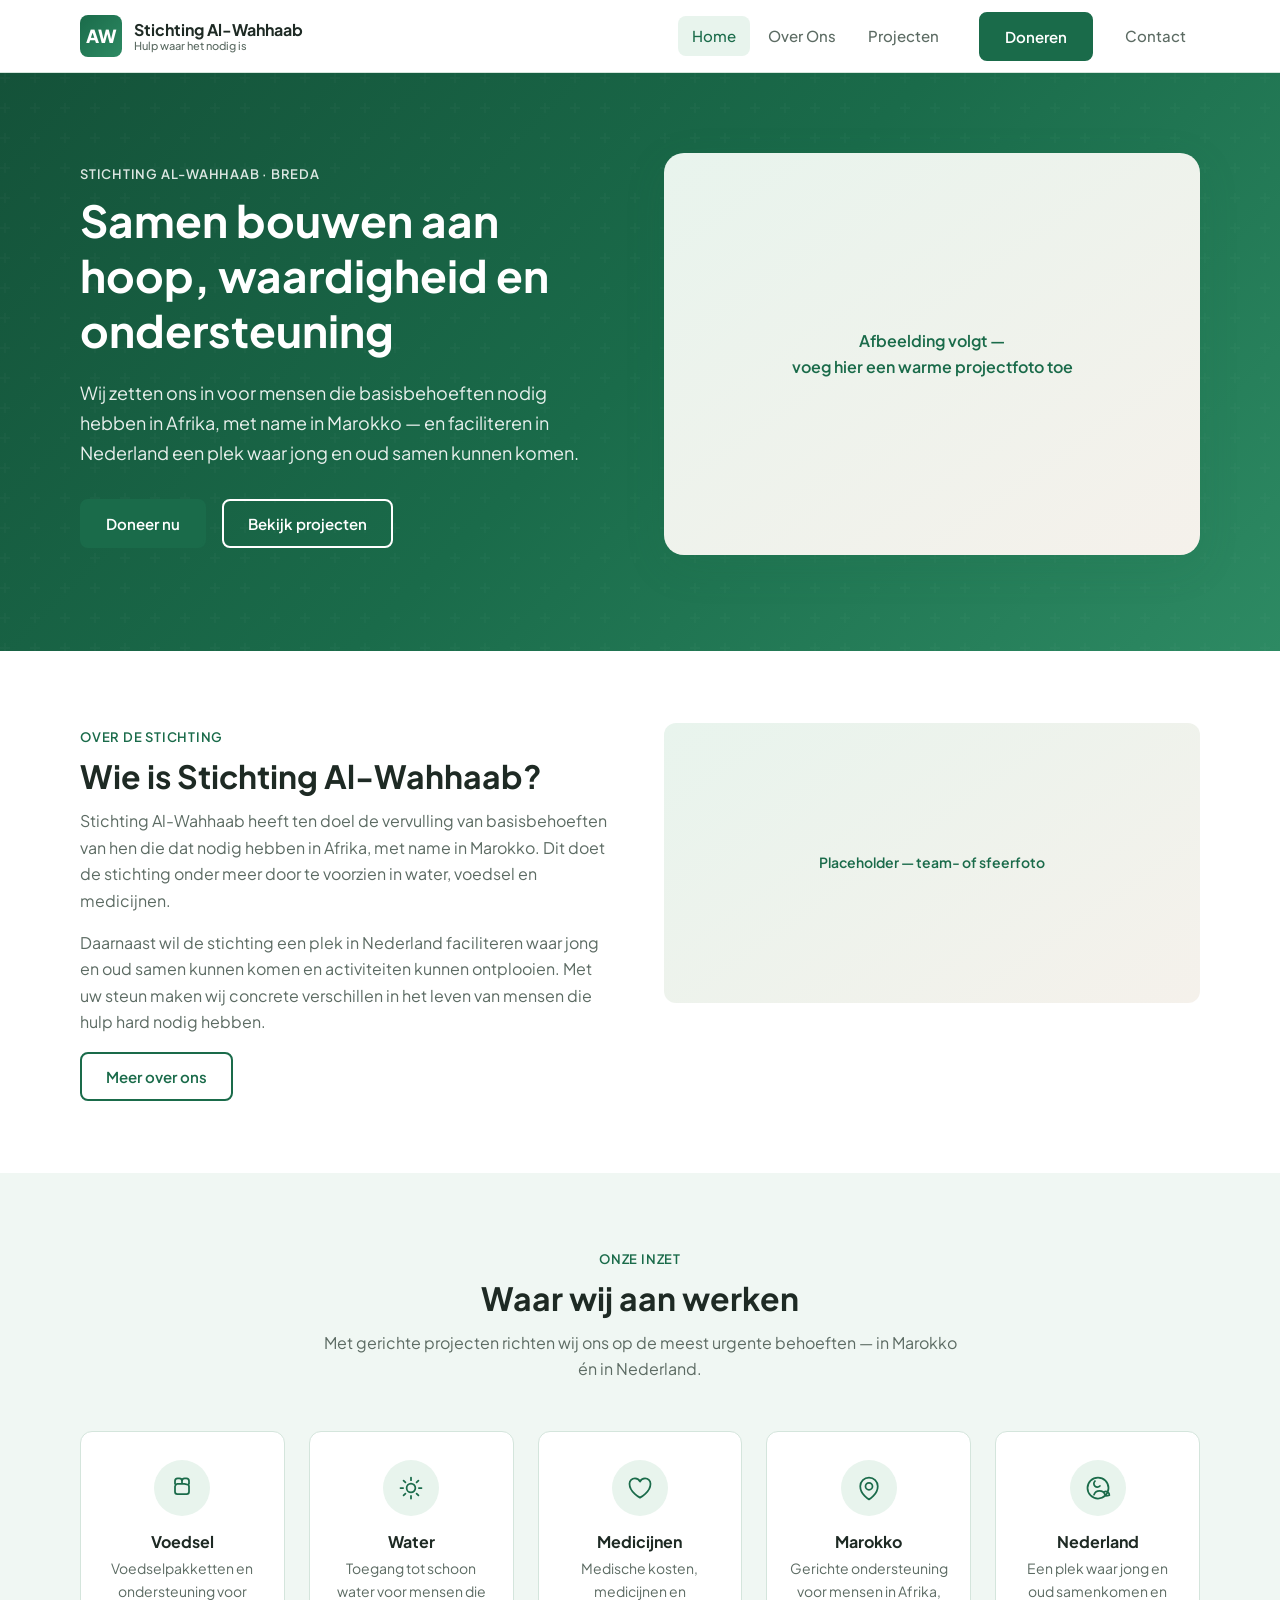
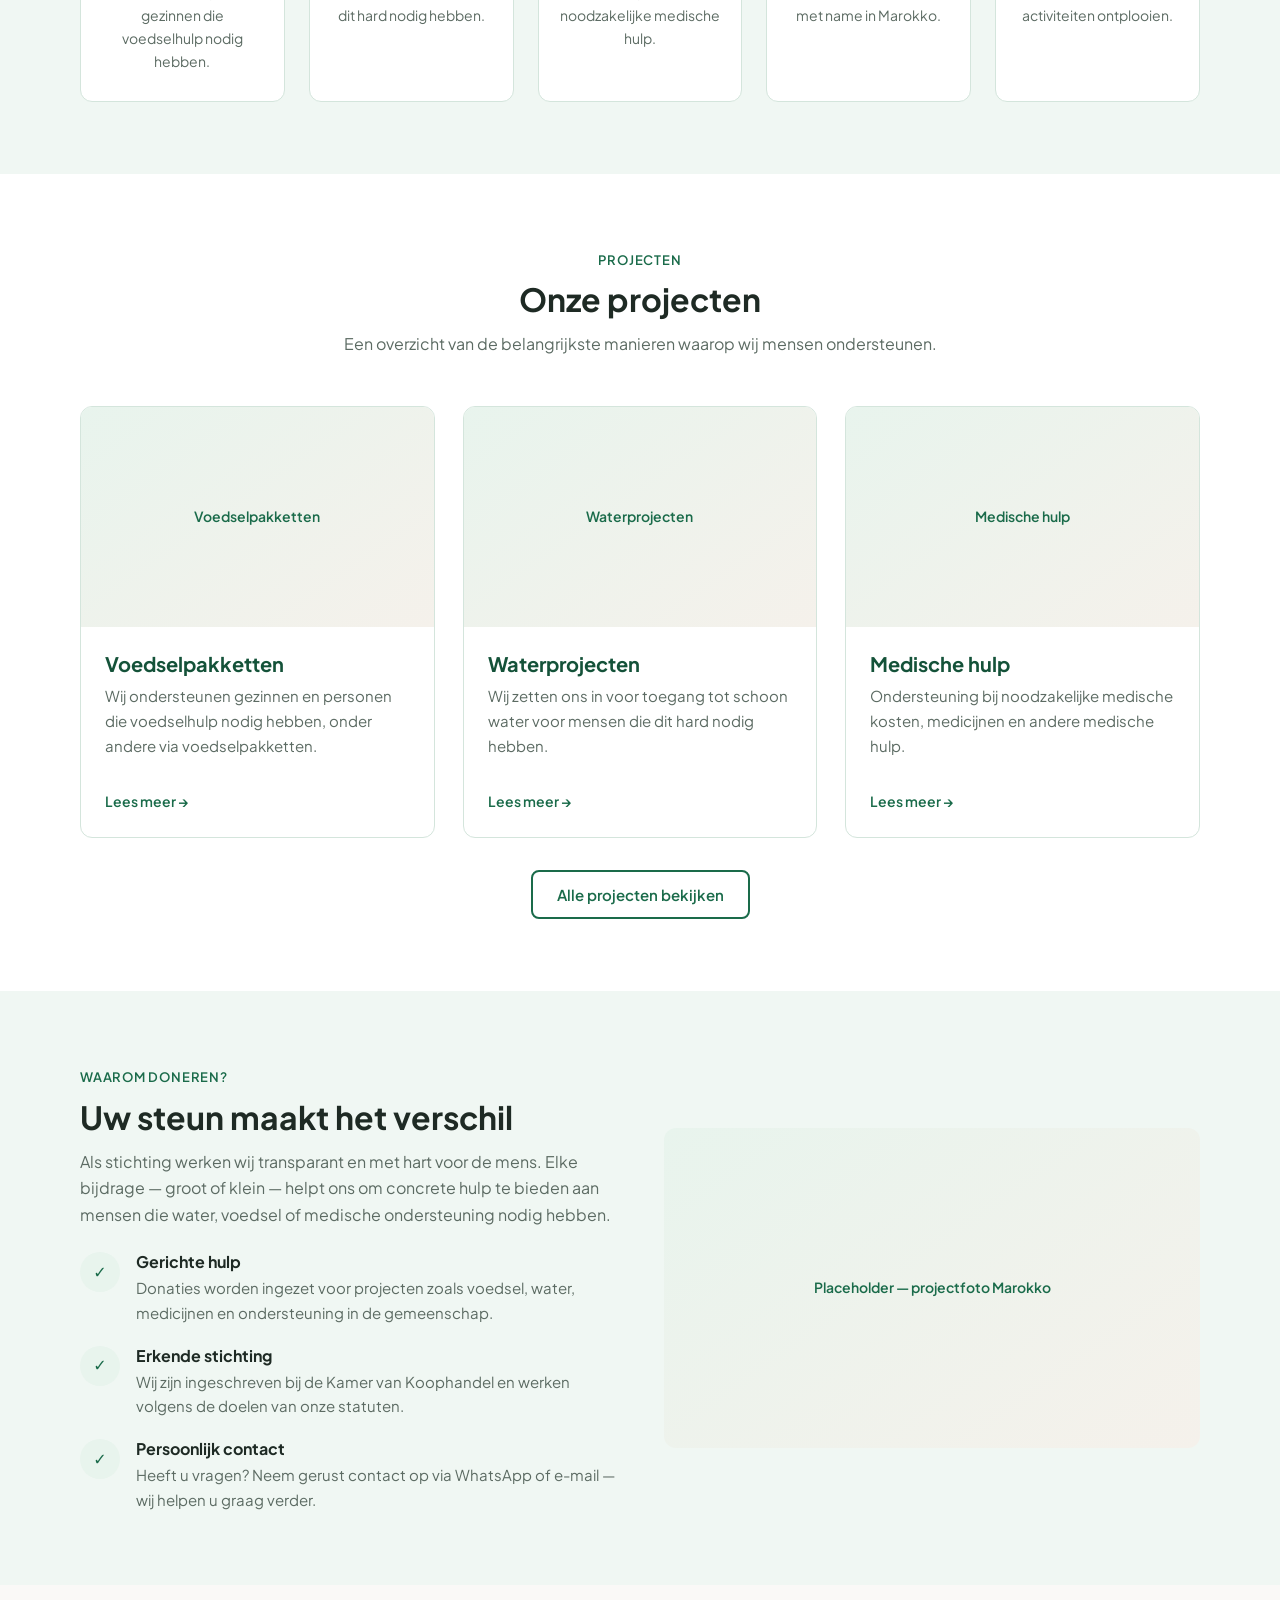
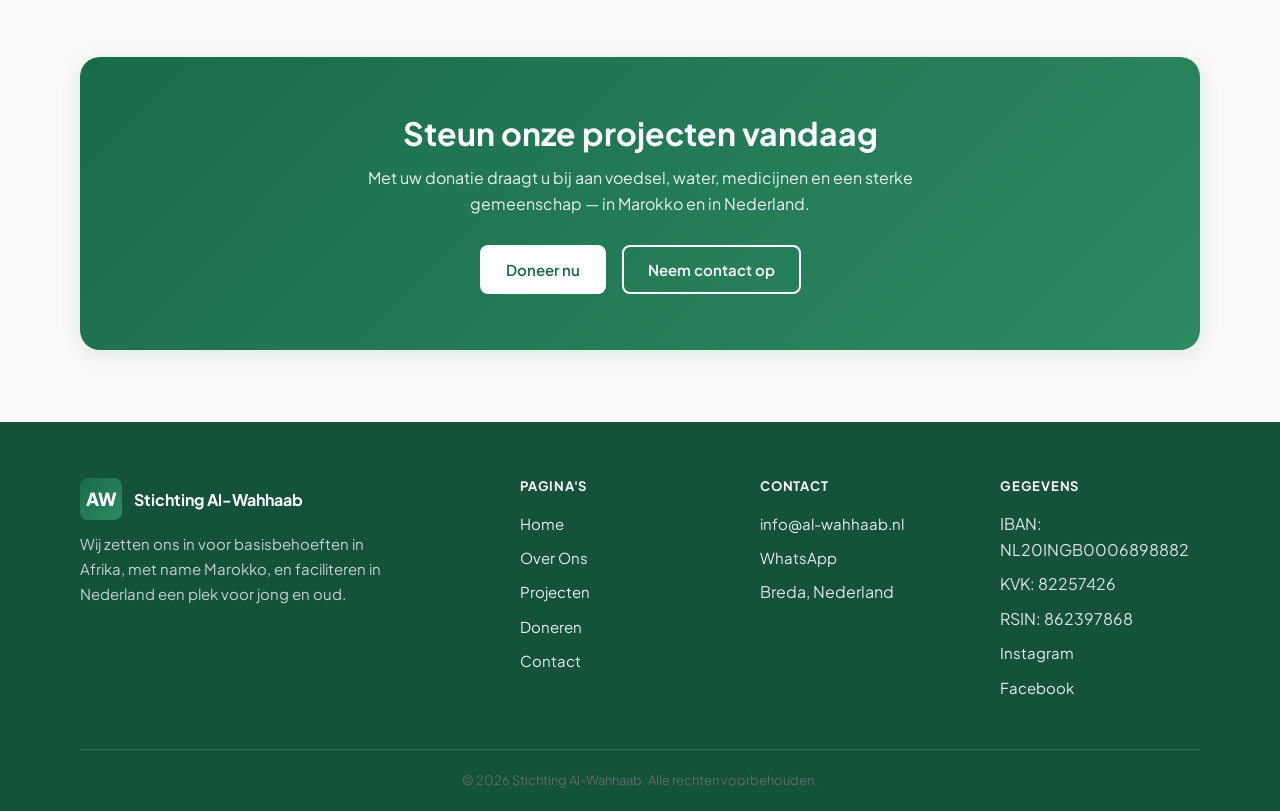
==== index.html @ e6965c7b "Eerste versie website Stichting Al-Wahhaab" ====
<!DOCTYPE html>
<html lang="nl">
<head>
  <meta charset="UTF-8">
  <meta name="viewport" content="width=device-width, initial-scale=1.0">
  <meta name="description" content="Stichting Al-Wahhaab zet zich in voor basisbehoeften in Afrika, met name Marokko: water, voedsel en medicijnen. Vanuit Breda helpen wij mensen die dat nodig hebben.">
  <title>Home | Stichting Al-Wahhaab</title>
  <link rel="preconnect" href="https://fonts.googleapis.com">
  <link rel="preconnect" href="https://fonts.gstatic.com" crossorigin>
  <link href="https://fonts.googleapis.com/css2?family=Plus+Jakarta+Sans:wght@400;500;600;700&display=swap" rel="stylesheet">
  <link rel="stylesheet" href="css/style.css">
</head>
<body>
  <header class="site-header">
    <div class="site-header__inner">
      <a href="index.html" class="logo" aria-label="Stichting Al-Wahhaab — naar home">
        <span class="logo__icon" aria-hidden="true">AW</span>
        <span class="logo__text">
          <span class="logo__name">Stichting Al-Wahhaab</span>
          <span class="logo__tagline">Hulp waar het nodig is</span>
        </span>
      </a>
      <button class="nav-toggle" type="button" aria-label="Menu openen" aria-expanded="false" aria-controls="main-nav">
        <span class="nav-toggle__bar"></span>
        <span class="nav-toggle__bar"></span>
        <span class="nav-toggle__bar"></span>
      </button>
      <nav class="nav" id="main-nav" aria-label="Hoofdnavigatie">
        <a href="index.html" class="nav__link nav__link--active">Home</a>
        <a href="over-ons.html" class="nav__link">Over Ons</a>
        <a href="projecten.html" class="nav__link">Projecten</a>
        <a href="doneren.html" class="nav__link nav__cta"><span class="btn btn--primary">Doneren</span></a>
        <a href="contact.html" class="nav__link">Contact</a>
      </nav>
    </div>
  </header>

  <main>
    <section class="hero" aria-labelledby="hero-title">
      <div class="hero__inner">
        <div class="hero__content">
          <p class="section-label" style="color: rgba(255,255,255,0.85);">Stichting Al-Wahhaab · Breda</p>
          <h1 id="hero-title">Samen bouwen aan hoop, waardigheid en ondersteuning</h1>
          <p class="lead">Wij zetten ons in voor mensen die basisbehoeften nodig hebben in Afrika, met name in Marokko — en faciliteren in Nederland een plek waar jong en oud samen kunnen komen.</p>
          <div class="btn-group">
            <a href="doneren.html" class="btn btn--primary">Doneer nu</a>
            <a href="projecten.html" class="btn btn--outline-white">Bekijk projecten</a>
          </div>
        </div>
        <div class="hero__image">
          <div class="placeholder-img placeholder-img--hero" role="img" aria-label="Placeholder: foto van hulpproject of gemeenschap">
            Afbeelding volgt —<br>voeg hier een warme projectfoto toe
          </div>
        </div>
      </div>
    </section>

    <section class="section section--white" aria-labelledby="intro-title">
      <div class="container">
        <div class="content-grid">
          <div>
            <span class="section-label">Over de stichting</span>
            <h2 id="intro-title">Wie is Stichting Al-Wahhaab?</h2>
            <p>Stichting Al-Wahhaab heeft ten doel de vervulling van basisbehoeften van hen die dat nodig hebben in Afrika, met name in Marokko. Dit doet de stichting onder meer door te voorzien in water, voedsel en medicijnen.</p>
            <p>Daarnaast wil de stichting een plek in Nederland faciliteren waar jong en oud samen kunnen komen en activiteiten kunnen ontplooien. Met uw steun maken wij concrete verschillen in het leven van mensen die hulp hard nodig hebben.</p>
            <a href="over-ons.html" class="btn btn--secondary">Meer over ons</a>
          </div>
          <div class="content-grid__image">
            <div class="placeholder-img" style="min-height: 280px; border-radius: 12px;" role="img" aria-label="Placeholder: team of vrijwilligers van de stichting">
              Placeholder — team- of sfeerfoto
            </div>
          </div>
        </div>
      </div>
    </section>

    <section class="section section--alt" aria-labelledby="goals-title">
      <div class="container">
        <div class="section-header">
          <span class="section-label">Onze inzet</span>
          <h2 id="goals-title">Waar wij aan werken</h2>
          <p>Met gerichte projecten richten wij ons op de meest urgente behoeften — in Marokko én in Nederland.</p>
        </div>
        <div class="goals-grid">
          <article class="goal-card">
            <div class="goal-card__icon" aria-hidden="true">
              <svg xmlns="http://www.w3.org/2000/svg" fill="none" viewBox="0 0 24 24" stroke-width="1.5" stroke="currentColor"><path stroke-linecap="round" stroke-linejoin="round" d="M12 8.25v-1.5m0 1.5c-1.355 0-2.697.056-4.024.166C6.845 8.987 6 9.75 6 10.75v4.5c0 1.105.895 2 2 2h8c1.105 0 2-.895 2-2v-4.5c0-1-.845-1.763-1.976-1.834A48.128 48.128 0 0012 8.25zm0 0V6a2.25 2.25 0 00-2.25-2.25H8.25A2.25 2.25 0 006 6v2.25m12 0V6a2.25 2.25 0 00-2.25-2.25h-1.5A2.25 2.25 0 0012 6v2.25"/></svg>
            </div>
            <h3>Voedsel</h3>
            <p>Voedselpakketten en ondersteuning voor gezinnen die voedselhulp nodig hebben.</p>
          </article>
          <article class="goal-card">
            <div class="goal-card__icon" aria-hidden="true">
              <svg xmlns="http://www.w3.org/2000/svg" fill="none" viewBox="0 0 24 24" stroke-width="1.5" stroke="currentColor"><path stroke-linecap="round" stroke-linejoin="round" d="M12 3v2.25m6.364.386l-1.591 1.591M21 12h-2.25m-.386 6.364l-1.591-1.591M12 18.75V21m-4.773-4.227l-1.591 1.591M5.25 12H3m4.227-4.773L5.636 5.636M15.75 12a3.75 3.75 0 11-7.5 0 3.75 3.75 0 017.5 0z"/></svg>
            </div>
            <h3>Water</h3>
            <p>Toegang tot schoon water voor mensen die dit hard nodig hebben.</p>
          </article>
          <article class="goal-card">
            <div class="goal-card__icon" aria-hidden="true">
              <svg xmlns="http://www.w3.org/2000/svg" fill="none" viewBox="0 0 24 24" stroke-width="1.5" stroke="currentColor"><path stroke-linecap="round" stroke-linejoin="round" d="M21 8.25c0-2.485-2.099-4.5-4.688-4.5-1.935 0-3.597 1.126-4.312 2.733-.715-1.607-2.377-2.733-4.313-2.733C5.1 3.75 3 5.765 3 8.25c0 7.22 9 12 9 12s9-4.78 9-12z"/></svg>
            </div>
            <h3>Medicijnen</h3>
            <p>Medische kosten, medicijnen en noodzakelijke medische hulp.</p>
          </article>
          <article class="goal-card">
            <div class="goal-card__icon" aria-hidden="true">
              <svg xmlns="http://www.w3.org/2000/svg" fill="none" viewBox="0 0 24 24" stroke-width="1.5" stroke="currentColor"><path stroke-linecap="round" stroke-linejoin="round" d="M15 10.5a3 3 0 11-6 0 3 3 0 016 0z"/><path stroke-linecap="round" stroke-linejoin="round" d="M19.5 10.5c0 7.142-7.5 11.25-7.5 11.25S4.5 17.642 4.5 10.5a7.5 7.5 0 1115 0z"/></svg>
            </div>
            <h3>Marokko</h3>
            <p>Gerichte ondersteuning voor mensen in Afrika, met name in Marokko.</p>
          </article>
          <article class="goal-card">
            <div class="goal-card__icon" aria-hidden="true">
              <svg xmlns="http://www.w3.org/2000/svg" fill="none" viewBox="0 0 24 24" stroke-width="1.5" stroke="currentColor"><path stroke-linecap="round" stroke-linejoin="round" d="M18 18.72a9.094 9.094 0 003.741-.479 3 3 0 00-4.682-2.72m.94 2.198a5.001 5.001 0 00-9.42 0m5.06-7.44a3 3 0 11-4.24-4.24M12 21a9 9 0 100-18 9 9 0 000 18z"/></svg>
            </div>
            <h3>Nederland</h3>
            <p>Een plek waar jong en oud samenkomen en activiteiten ontplooien.</p>
          </article>
        </div>
      </div>
    </section>

    <section class="section section--white" aria-labelledby="projects-preview-title">
      <div class="container">
        <div class="section-header">
          <span class="section-label">Projecten</span>
          <h2 id="projects-preview-title">Onze projecten</h2>
          <p>Een overzicht van de belangrijkste manieren waarop wij mensen ondersteunen.</p>
        </div>
        <div class="projects-grid">
          <article class="project-card">
            <div class="project-card__image">
              <div class="placeholder-img" role="img" aria-label="Placeholder: voedselpakketten project">Voedselpakketten</div>
            </div>
            <div class="project-card__body">
              <h3>Voedselpakketten</h3>
              <p>Wij ondersteunen gezinnen en personen die voedselhulp nodig hebben, onder andere via voedselpakketten.</p>
              <a href="projecten.html#voedselpakketten" class="project-card__link">Lees meer →</a>
            </div>
          </article>
          <article class="project-card">
            <div class="project-card__image">
              <div class="placeholder-img" role="img" aria-label="Placeholder: waterprojecten">Waterprojecten</div>
            </div>
            <div class="project-card__body">
              <h3>Waterprojecten</h3>
              <p>Wij zetten ons in voor toegang tot schoon water voor mensen die dit hard nodig hebben.</p>
              <a href="projecten.html#waterprojecten" class="project-card__link">Lees meer →</a>
            </div>
          </article>
          <article class="project-card">
            <div class="project-card__image">
              <div class="placeholder-img" role="img" aria-label="Placeholder: medische hulp">Medische hulp</div>
            </div>
            <div class="project-card__body">
              <h3>Medische hulp</h3>
              <p>Ondersteuning bij noodzakelijke medische kosten, medicijnen en andere medische hulp.</p>
              <a href="projecten.html#medische-hulp" class="project-card__link">Lees meer →</a>
            </div>
          </article>
        </div>
        <p class="text-center" style="margin-top: 2rem;">
          <a href="projecten.html" class="btn btn--secondary">Alle projecten bekijken</a>
        </p>
      </div>
    </section>

    <section class="section section--alt" aria-labelledby="trust-title">
      <div class="container">
        <div class="trust-section">
          <div>
            <span class="section-label">Waarom doneren?</span>
            <h2 id="trust-title">Uw steun maakt het verschil</h2>
            <p>Als stichting werken wij transparant en met hart voor de mens. Elke bijdrage — groot of klein — helpt ons om concrete hulp te bieden aan mensen die water, voedsel of medische ondersteuning nodig hebben.</p>
            <div class="trust-list">
              <div class="trust-item">
                <div class="trust-item__icon" aria-hidden="true">✓</div>
                <div>
                  <h4>Gerichte hulp</h4>
                  <p>Donaties worden ingezet voor projecten zoals voedsel, water, medicijnen en ondersteuning in de gemeenschap.</p>
                </div>
              </div>
              <div class="trust-item">
                <div class="trust-item__icon" aria-hidden="true">✓</div>
                <div>
                  <h4>Erkende stichting</h4>
                  <p>Wij zijn ingeschreven bij de Kamer van Koophandel en werken volgens de doelen van onze statuten.</p>
                </div>
              </div>
              <div class="trust-item">
                <div class="trust-item__icon" aria-hidden="true">✓</div>
                <div>
                  <h4>Persoonlijk contact</h4>
                  <p>Heeft u vragen? Neem gerust contact op via WhatsApp of e-mail — wij helpen u graag verder.</p>
                </div>
              </div>
            </div>
          </div>
          <div>
            <div class="placeholder-img" style="min-height: 320px; border-radius: 12px;" role="img" aria-label="Placeholder: hulp ter plaatse in Marokko">
              Placeholder — projectfoto Marokko
            </div>
          </div>
        </div>
      </div>
    </section>

    <section class="section">
      <div class="container">
        <div class="cta-banner">
          <h2>Steun onze projecten vandaag</h2>
          <p>Met uw donatie draagt u bij aan voedsel, water, medicijnen en een sterke gemeenschap — in Marokko en in Nederland.</p>
          <div class="btn-group" style="justify-content: center;">
            <a href="doneren.html" class="btn btn--primary" style="background: white; color: var(--color-primary); border-color: white;">Doneer nu</a>
            <a href="contact.html" class="btn btn--outline-white">Neem contact op</a>
          </div>
        </div>
      </div>
    </section>
  </main>

  <footer class="site-footer">
    <div class="container">
      <div class="footer-grid">
        <div class="footer-brand">
          <a href="index.html" class="logo" style="color: white;">
            <span class="logo__icon" aria-hidden="true">AW</span>
            <span class="logo__text">
              <span class="logo__name" style="color: white;">Stichting Al-Wahhaab</span>
            </span>
          </a>
          <p>Wij zetten ons in voor basisbehoeften in Afrika, met name Marokko, en faciliteren in Nederland een plek voor jong en oud.</p>
        </div>
        <div>
          <h3 class="footer-heading">Pagina's</h3>
          <ul class="footer-links">
            <li><a href="index.html">Home</a></li>
            <li><a href="over-ons.html">Over Ons</a></li>
            <li><a href="projecten.html">Projecten</a></li>
            <li><a href="doneren.html">Doneren</a></li>
            <li><a href="contact.html">Contact</a></li>
          </ul>
        </div>
        <div>
          <h3 class="footer-heading">Contact</h3>
          <ul class="footer-links">
            <li><a href="mailto:info@al-wahhaab.nl">info@al-wahhaab.nl</a></li>
            <li><a href="https://wa.me/31619247052" target="_blank" rel="noopener noreferrer">WhatsApp</a></li>
            <li>Breda, Nederland</li>
          </ul>
        </div>
        <div>
          <h3 class="footer-heading">Gegevens</h3>
          <ul class="footer-links">
            <li>IBAN: NL20INGB0006898882</li>
            <li>KVK: 82257426</li>
            <li>RSIN: 862397868</li>
            <li><a href="https://www.instagram.com/stichting.alwahhaab" target="_blank" rel="noopener noreferrer">Instagram</a></li>
            <li><a href="https://www.facebook.com/share/18pHpDNqFq/" target="_blank" rel="noopener noreferrer">Facebook</a></li>
          </ul>
        </div>
      </div>
      <div class="footer-bottom">
        <p>&copy; <span id="year"></span> Stichting Al-Wahhaab. Alle rechten voorbehouden.</p>
      </div>
    </div>
  </footer>

  <script>document.getElementById("year").textContent = new Date().getFullYear();</script>
  <script src="js/script.js"></script>
</body>
</html>
---- css/style.css ----
/* ==========================================================================
   Stichting Al-Wahhaab — Centraal stylesheet
   ========================================================================== */

:root {
  --color-primary: #1a6b4a;
  --color-primary-dark: #145239;
  --color-primary-light: #2d8a63;
  --color-accent: #e8f4ed;
  --color-bg: #faf9f7;
  --color-bg-alt: #f0f7f3;
  --color-white: #ffffff;
  --color-text: #1e2a24;
  --color-text-muted: #5c6b63;
  --color-border: #d4e5dc;
  --color-beige: #f5f1eb;

  --font-sans: "Plus Jakarta Sans", system-ui, -apple-system, sans-serif;

  --shadow-sm: 0 1px 3px rgba(26, 107, 74, 0.08);
  --shadow-md: 0 4px 20px rgba(26, 107, 74, 0.12);
  --shadow-lg: 0 12px 40px rgba(26, 107, 74, 0.14);

  --radius-sm: 8px;
  --radius-md: 12px;
  --radius-lg: 20px;

  --header-height: 72px;
  --container: min(1120px, 100% - 2rem);
  --transition: 0.2s ease;
}

/* Reset & base */
*,
*::before,
*::after {
  box-sizing: border-box;
  margin: 0;
  padding: 0;
}

html {
  scroll-behavior: smooth;
}

body {
  font-family: var(--font-sans);
  font-size: 1rem;
  line-height: 1.65;
  color: var(--color-text);
  background-color: var(--color-bg);
  -webkit-font-smoothing: antialiased;
}

img {
  max-width: 100%;
  height: auto;
  display: block;
}

a {
  color: var(--color-primary);
  text-decoration: none;
  transition: color var(--transition);
}

a:hover {
  color: var(--color-primary-dark);
}

ul {
  list-style: none;
}

/* Typography */
h1,
h2,
h3,
h4 {
  line-height: 1.25;
  font-weight: 700;
  color: var(--color-text);
}

h1 {
  font-size: clamp(2rem, 5vw, 2.75rem);
}

h2 {
  font-size: clamp(1.5rem, 3.5vw, 2rem);
  margin-bottom: 0.75rem;
}

h3 {
  font-size: 1.25rem;
  margin-bottom: 0.5rem;
}

p {
  margin-bottom: 1rem;
  color: var(--color-text-muted);
}

p:last-child {
  margin-bottom: 0;
}

.lead {
  font-size: 1.125rem;
  color: var(--color-text-muted);
}

.section-label {
  display: inline-block;
  font-size: 0.8125rem;
  font-weight: 600;
  text-transform: uppercase;
  letter-spacing: 0.06em;
  color: var(--color-primary);
  margin-bottom: 0.5rem;
}

/* Layout */
.container {
  width: var(--container);
  margin-inline: auto;
}

.section {
  padding: 4.5rem 0;
}

.section--alt {
  background-color: var(--color-bg-alt);
}

.section--white {
  background-color: var(--color-white);
}

.section-header {
  text-align: center;
  max-width: 640px;
  margin: 0 auto 3rem;
}

.section-header p {
  margin-top: 0.5rem;
}

/* Buttons */
.btn {
  display: inline-flex;
  align-items: center;
  justify-content: center;
  gap: 0.5rem;
  padding: 0.75rem 1.5rem;
  font-family: inherit;
  font-size: 0.9375rem;
  font-weight: 600;
  line-height: 1.4;
  border-radius: var(--radius-sm);
  border: 2px solid transparent;
  cursor: pointer;
  transition: background var(--transition), color var(--transition),
    border-color var(--transition), transform var(--transition);
  text-decoration: none;
}

.btn:hover {
  transform: translateY(-1px);
}

.btn--primary {
  background-color: var(--color-primary);
  color: var(--color-white);
  border-color: var(--color-primary);
}

.btn--primary:hover {
  background-color: var(--color-primary-dark);
  border-color: var(--color-primary-dark);
  color: var(--color-white);
}

.btn--secondary {
  background-color: var(--color-white);
  color: var(--color-primary);
  border-color: var(--color-primary);
}

.btn--secondary:hover {
  background-color: var(--color-accent);
  color: var(--color-primary-dark);
}

.btn--outline-white {
  background-color: transparent;
  color: var(--color-white);
  border-color: var(--color-white);
}

.btn--outline-white:hover {
  background-color: var(--color-white);
  color: var(--color-primary);
}

.btn--whatsapp {
  background-color: #25d366;
  color: var(--color-white);
  border-color: #25d366;
}

.btn--whatsapp:hover {
  background-color: #1da851;
  border-color: #1da851;
  color: var(--color-white);
}

.btn-group {
  display: flex;
  flex-wrap: wrap;
  gap: 1rem;
}

/* Header */
.site-header {
  position: sticky;
  top: 0;
  z-index: 100;
  background-color: var(--color-white);
  border-bottom: 1px solid var(--color-border);
  box-shadow: var(--shadow-sm);
}

.site-header__inner {
  display: flex;
  align-items: center;
  justify-content: space-between;
  height: var(--header-height);
  width: var(--container);
  margin-inline: auto;
}

.logo {
  display: flex;
  align-items: center;
  gap: 0.75rem;
  text-decoration: none;
  color: var(--color-text);
}

.logo__icon {
  width: 42px;
  height: 42px;
  background: linear-gradient(135deg, var(--color-primary), var(--color-primary-light));
  border-radius: var(--radius-sm);
  display: flex;
  align-items: center;
  justify-content: center;
  color: var(--color-white);
  font-weight: 800;
  font-size: 1.125rem;
}

.logo__text {
  display: flex;
  flex-direction: column;
  line-height: 1.2;
}

.logo__name {
  font-weight: 700;
  font-size: 1rem;
  color: var(--color-text);
}

.logo__tagline {
  font-size: 0.6875rem;
  color: var(--color-text-muted);
  font-weight: 500;
}

/* Navigation */
.nav {
  display: flex;
  align-items: center;
  gap: 0.25rem;
}

.nav__link {
  padding: 0.5rem 0.875rem;
  font-size: 0.9375rem;
  font-weight: 500;
  color: var(--color-text-muted);
  border-radius: var(--radius-sm);
  text-decoration: none;
  transition: color var(--transition), background var(--transition);
}

.nav__link:hover,
.nav__link--active {
  color: var(--color-primary);
  background-color: var(--color-accent);
}

.nav__cta {
  margin-left: 0.5rem;
}

.nav-toggle {
  display: none;
  flex-direction: column;
  justify-content: center;
  gap: 5px;
  width: 44px;
  height: 44px;
  padding: 10px;
  background: none;
  border: none;
  cursor: pointer;
  border-radius: var(--radius-sm);
}

.nav-toggle:hover {
  background-color: var(--color-accent);
}

.nav-toggle__bar {
  display: block;
  width: 100%;
  height: 2px;
  background-color: var(--color-text);
  border-radius: 2px;
  transition: transform var(--transition), opacity var(--transition);
}

.nav-toggle[aria-expanded="true"] .nav-toggle__bar:nth-child(1) {
  transform: translateY(7px) rotate(45deg);
}

.nav-toggle[aria-expanded="true"] .nav-toggle__bar:nth-child(2) {
  opacity: 0;
}

.nav-toggle[aria-expanded="true"] .nav-toggle__bar:nth-child(3) {
  transform: translateY(-7px) rotate(-45deg);
}

/* Hero */
.hero {
  position: relative;
  background: linear-gradient(
    135deg,
    var(--color-primary-dark) 0%,
    var(--color-primary) 50%,
    var(--color-primary-light) 100%
  );
  color: var(--color-white);
  padding: 5rem 0 6rem;
  overflow: hidden;
}

.hero::before {
  content: "";
  position: absolute;
  inset: 0;
  background: url("data:image/svg+xml,%3Csvg width='60' height='60' viewBox='0 0 60 60' xmlns='http://www.w3.org/2000/svg'%3E%3Cg fill='none' fill-rule='evenodd'%3E%3Cg fill='%23ffffff' fill-opacity='0.04'%3E%3Cpath d='M36 34v-4h-2v4h-4v2h4v4h2v-4h4v-2h-4zm0-30V0h-2v4h-4v2h4v4h2V6h4V4h-4zM6 34v-4H4v4H0v2h4v4h2v-4h4v-2H6zM6 4V0H4v4H0v2h4v4h2V6h4V4H6z'/%3E%3C/g%3E%3C/g%3E%3C/svg%3E");
  opacity: 0.5;
}

.hero__inner {
  position: relative;
  display: grid;
  grid-template-columns: 1fr 1fr;
  gap: 3rem;
  align-items: center;
  width: var(--container);
  margin-inline: auto;
}

.hero__content h1 {
  color: var(--color-white);
  margin-bottom: 1.25rem;
}

.hero__content .lead {
  color: rgba(255, 255, 255, 0.9);
  margin-bottom: 2rem;
  max-width: 520px;
}

.hero__image {
  border-radius: var(--radius-lg);
  overflow: hidden;
  box-shadow: var(--shadow-lg);
  aspect-ratio: 4 / 3;
  background-color: rgba(255, 255, 255, 0.1);
}

.hero__image img,
.hero__image .placeholder-img {
  width: 100%;
  height: 100%;
  object-fit: cover;
}

.hero--compact {
  padding: 3.5rem 0 4rem;
}

.hero--compact .hero__inner {
  grid-template-columns: 1fr;
  text-align: center;
}

.hero--compact .hero__content .lead {
  margin-inline: auto;
}

.hero--compact .btn-group {
  justify-content: center;
}

/* Page hero (subpages) */
.page-hero {
  background: linear-gradient(135deg, var(--color-primary-dark), var(--color-primary));
  color: var(--color-white);
  padding: 3rem 0;
  text-align: center;
}

.page-hero h1 {
  color: var(--color-white);
  margin-bottom: 0.75rem;
}

.page-hero p {
  color: rgba(255, 255, 255, 0.88);
  max-width: 600px;
  margin: 0 auto;
}

/* Goals grid */
.goals-grid {
  display: grid;
  grid-template-columns: repeat(auto-fit, minmax(180px, 1fr));
  gap: 1.5rem;
}

.goal-card {
  text-align: center;
  padding: 1.75rem 1.25rem;
  background: var(--color-white);
  border-radius: var(--radius-md);
  border: 1px solid var(--color-border);
  transition: box-shadow var(--transition), transform var(--transition);
}

.goal-card:hover {
  box-shadow: var(--shadow-md);
  transform: translateY(-2px);
}

.goal-card__icon {
  width: 56px;
  height: 56px;
  margin: 0 auto 1rem;
  background-color: var(--color-accent);
  border-radius: 50%;
  display: flex;
  align-items: center;
  justify-content: center;
  color: var(--color-primary);
}

.goal-card__icon svg {
  width: 28px;
  height: 28px;
}

.goal-card h3 {
  font-size: 1rem;
  margin-bottom: 0.35rem;
}

.goal-card p {
  font-size: 0.875rem;
  margin: 0;
}

/* Project cards */
.projects-grid {
  display: grid;
  grid-template-columns: repeat(auto-fill, minmax(300px, 1fr));
  gap: 1.75rem;
}

.project-card {
  background: var(--color-white);
  border-radius: var(--radius-md);
  border: 1px solid var(--color-border);
  overflow: hidden;
  display: flex;
  flex-direction: column;
  transition: box-shadow var(--transition), transform var(--transition);
}

.project-card:hover {
  box-shadow: var(--shadow-md);
  transform: translateY(-3px);
}

.project-card__image {
  aspect-ratio: 16 / 10;
  background-color: var(--color-accent);
  overflow: hidden;
}

.project-card__image img,
.project-card__image .placeholder-img {
  width: 100%;
  height: 100%;
  object-fit: cover;
}

.project-card__body {
  padding: 1.5rem;
  flex: 1;
  display: flex;
  flex-direction: column;
}

.project-card__body h3 {
  color: var(--color-primary-dark);
}

.project-card__body p {
  flex: 1;
  font-size: 0.9375rem;
}

.project-card__link {
  margin-top: 1rem;
  font-weight: 600;
  font-size: 0.875rem;
  display: inline-flex;
  align-items: center;
  gap: 0.35rem;
}

/* Trust section */
.trust-section {
  display: grid;
  grid-template-columns: 1fr 1fr;
  gap: 3rem;
  align-items: center;
}

.trust-list {
  display: flex;
  flex-direction: column;
  gap: 1.25rem;
  margin-top: 1.5rem;
}

.trust-item {
  display: flex;
  gap: 1rem;
  align-items: flex-start;
}

.trust-item__icon {
  flex-shrink: 0;
  width: 40px;
  height: 40px;
  background-color: var(--color-accent);
  border-radius: 50%;
  display: flex;
  align-items: center;
  justify-content: center;
  color: var(--color-primary);
}

.trust-item h4 {
  font-size: 1rem;
  margin-bottom: 0.25rem;
}

.trust-item p {
  font-size: 0.9375rem;
  margin: 0;
}

/* CTA banner */
.cta-banner {
  background: linear-gradient(135deg, var(--color-primary), var(--color-primary-light));
  color: var(--color-white);
  padding: 3.5rem 2rem;
  border-radius: var(--radius-lg);
  text-align: center;
  box-shadow: var(--shadow-md);
}

.cta-banner h2 {
  color: var(--color-white);
  margin-bottom: 0.75rem;
}

.cta-banner p {
  color: rgba(255, 255, 255, 0.9);
  max-width: 560px;
  margin: 0 auto 1.75rem;
}

/* Two column content */
.content-grid {
  display: grid;
  grid-template-columns: 1fr 1fr;
  gap: 3rem;
  align-items: start;
}

.content-grid--reverse .content-grid__image {
  order: -1;
}

/* Official info box */
.info-box {
  background-color: var(--color-accent);
  border: 1px solid var(--color-border);
  border-radius: var(--radius-md);
  padding: 1.75rem;
  margin-top: 2rem;
}

.info-box h3 {
  color: var(--color-primary-dark);
  margin-bottom: 1rem;
  font-size: 1.125rem;
}

.info-box dl {
  display: grid;
  gap: 0.75rem;
}

.info-box dt {
  font-weight: 600;
  font-size: 0.8125rem;
  text-transform: uppercase;
  letter-spacing: 0.04em;
  color: var(--color-primary);
}

.info-box dd {
  margin: 0;
  color: var(--color-text);
  font-size: 1rem;
}

/* Donate page */
.donate-card {
  background: var(--color-white);
  border: 2px solid var(--color-primary);
  border-radius: var(--radius-lg);
  padding: 2.5rem;
  text-align: center;
  max-width: 520px;
  margin: 0 auto 2.5rem;
  box-shadow: var(--shadow-md);
}

.donate-card__label {
  font-size: 0.8125rem;
  font-weight: 600;
  text-transform: uppercase;
  letter-spacing: 0.05em;
  color: var(--color-text-muted);
  margin-bottom: 0.5rem;
}

.donate-card__iban {
  font-size: clamp(1.25rem, 4vw, 1.5rem);
  font-weight: 700;
  color: var(--color-primary-dark);
  letter-spacing: 0.02em;
  word-break: break-all;
  margin-bottom: 0.5rem;
}

.donate-card__name {
  font-size: 1.0625rem;
  color: var(--color-text);
  font-weight: 600;
}

.donate-placeholder {
  background-color: var(--color-beige);
  border: 2px dashed var(--color-border);
  border-radius: var(--radius-md);
  padding: 2rem;
  text-align: center;
  margin-top: 2rem;
}

.donate-placeholder p {
  margin-bottom: 0.5rem;
}

/* Contact */
.contact-layout {
  display: grid;
  grid-template-columns: 1.2fr 1fr;
  gap: 3rem;
  align-items: start;
}

.contact-form {
  background: var(--color-white);
  padding: 2rem;
  border-radius: var(--radius-md);
  border: 1px solid var(--color-border);
  box-shadow: var(--shadow-sm);
}

.form-group {
  margin-bottom: 1.25rem;
}

.form-group label {
  display: block;
  font-weight: 600;
  font-size: 0.875rem;
  margin-bottom: 0.4rem;
  color: var(--color-text);
}

.form-group input,
.form-group textarea,
.form-group select {
  width: 100%;
  padding: 0.75rem 1rem;
  font-family: inherit;
  font-size: 1rem;
  border: 1px solid var(--color-border);
  border-radius: var(--radius-sm);
  background-color: var(--color-bg);
  transition: border-color var(--transition), box-shadow var(--transition);
}

.form-group input:focus,
.form-group textarea:focus,
.form-group select:focus {
  outline: none;
  border-color: var(--color-primary);
  box-shadow: 0 0 0 3px rgba(26, 107, 74, 0.15);
}

.form-group textarea {
  min-height: 140px;
  resize: vertical;
}

.form-note {
  font-size: 0.8125rem;
  color: var(--color-text-muted);
  margin-top: 1rem;
}

.contact-info {
  display: flex;
  flex-direction: column;
  gap: 1.5rem;
}

.contact-card {
  background: var(--color-white);
  padding: 1.5rem;
  border-radius: var(--radius-md);
  border: 1px solid var(--color-border);
}

.contact-card h3 {
  font-size: 1rem;
  color: var(--color-primary-dark);
  margin-bottom: 1rem;
}

.contact-list li {
  display: flex;
  align-items: flex-start;
  gap: 0.75rem;
  margin-bottom: 0.875rem;
  font-size: 0.9375rem;
  color: var(--color-text-muted);
}

.contact-list li:last-child {
  margin-bottom: 0;
}

.contact-list a {
  font-weight: 500;
}

.social-links {
  display: flex;
  gap: 0.75rem;
  flex-wrap: wrap;
}

.social-links a {
  display: inline-flex;
  align-items: center;
  gap: 0.5rem;
  padding: 0.5rem 1rem;
  background-color: var(--color-accent);
  border-radius: var(--radius-sm);
  font-size: 0.875rem;
  font-weight: 600;
  color: var(--color-primary-dark);
}

.social-links a:hover {
  background-color: var(--color-primary);
  color: var(--color-white);
}

/* Placeholder images */
.placeholder-img {
  display: flex;
  align-items: center;
  justify-content: center;
  background: linear-gradient(145deg, var(--color-accent), var(--color-beige));
  color: var(--color-primary);
  font-size: 0.875rem;
  font-weight: 600;
  text-align: center;
  padding: 1rem;
}

.placeholder-img--hero {
  min-height: 280px;
  font-size: 1rem;
}

/* Footer */
.site-footer {
  background-color: var(--color-primary-dark);
  color: rgba(255, 255, 255, 0.85);
  padding: 3.5rem 0 0;
}

.site-footer a {
  color: rgba(255, 255, 255, 0.9);
}

.site-footer a:hover {
  color: var(--color-white);
}

.footer-grid {
  display: grid;
  grid-template-columns: 2fr 1fr 1fr 1fr;
  gap: 2.5rem;
  padding-bottom: 2.5rem;
  border-bottom: 1px solid rgba(255, 255, 255, 0.15);
}

.footer-brand p {
  color: rgba(255, 255, 255, 0.75);
  font-size: 0.9375rem;
  margin-top: 0.75rem;
  max-width: 320px;
}

.footer-heading {
  font-size: 0.8125rem;
  font-weight: 700;
  text-transform: uppercase;
  letter-spacing: 0.06em;
  color: var(--color-white);
  margin-bottom: 1rem;
}

.footer-links li {
  margin-bottom: 0.5rem;
}

.footer-links a {
  font-size: 0.9375rem;
}

.footer-bottom {
  padding: 1.25rem 0;
  text-align: center;
  font-size: 0.8125rem;
  color: rgba(255, 255, 255, 0.6);
}

/* Utilities */
.text-center {
  text-align: center;
}

.mb-0 {
  margin-bottom: 0 !important;
}

.sr-only {
  position: absolute;
  width: 1px;
  height: 1px;
  padding: 0;
  margin: -1px;
  overflow: hidden;
  clip: rect(0, 0, 0, 0);
  white-space: nowrap;
  border: 0;
}

/* Responsive */
@media (max-width: 900px) {
  .hero__inner,
  .trust-section,
  .content-grid,
  .contact-layout,
  .footer-grid {
    grid-template-columns: 1fr;
  }

  .hero__image {
    order: -1;
    max-height: 280px;
  }

  .content-grid--reverse .content-grid__image {
    order: -1;
  }

  .footer-grid {
    gap: 2rem;
  }
}

@media (max-width: 768px) {
  .nav-toggle {
    display: flex;
  }

  .nav {
    position: fixed;
    top: var(--header-height);
    left: 0;
    right: 0;
    bottom: 0;
    flex-direction: column;
    align-items: stretch;
    padding: 1.5rem;
    background-color: var(--color-white);
    border-top: 1px solid var(--color-border);
    transform: translateX(100%);
    transition: transform 0.3s ease;
    overflow-y: auto;
    gap: 0.25rem;
  }

  .nav.is-open {
    transform: translateX(0);
  }

  .nav__link {
    padding: 1rem;
    font-size: 1.0625rem;
  }

  .nav__cta {
    margin: 0.75rem 0 0;
  }

  .nav__cta .btn {
    width: 100%;
  }

  body.nav-open {
    overflow: hidden;
  }

  .section {
    padding: 3rem 0;
  }

  .donate-card {
    padding: 1.75rem 1.25rem;
  }
}

@media (max-width: 480px) {
  .btn-group {
    flex-direction: column;
  }

  .btn-group .btn {
    width: 100%;
  }
}
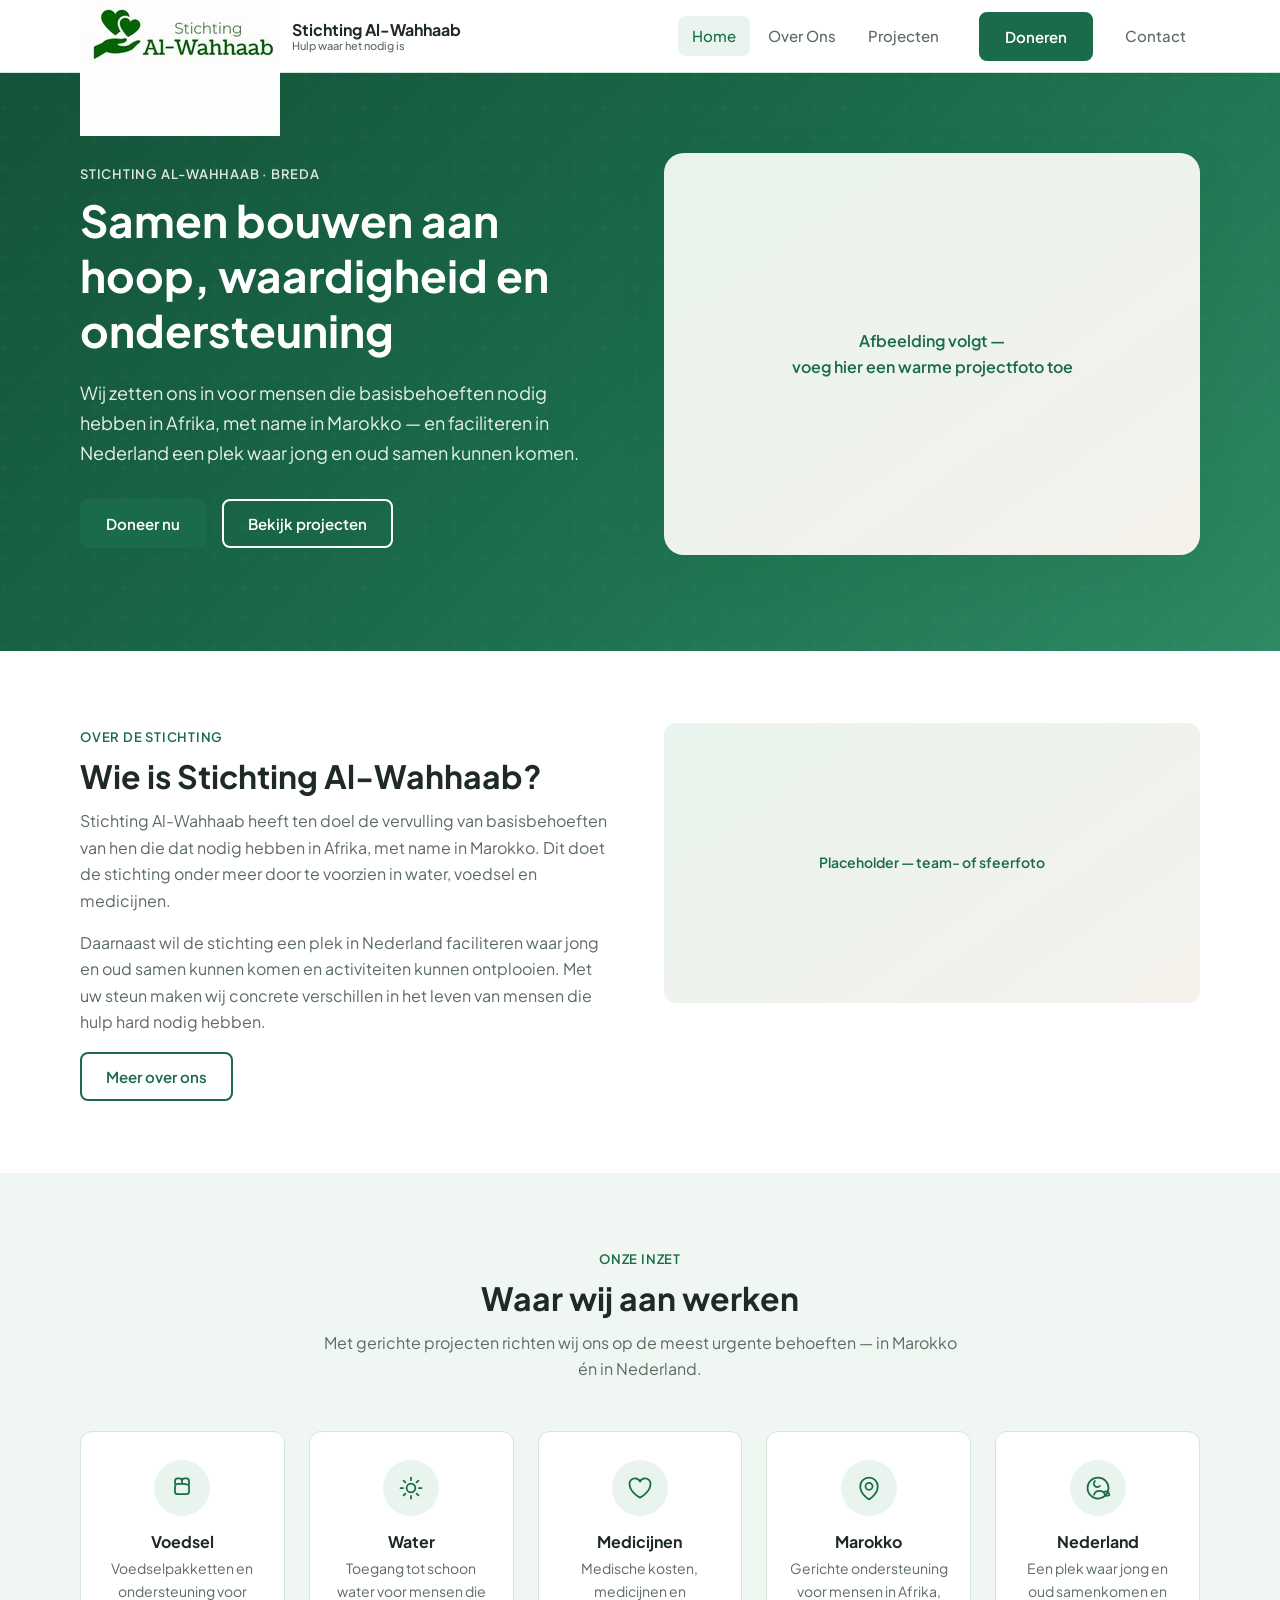
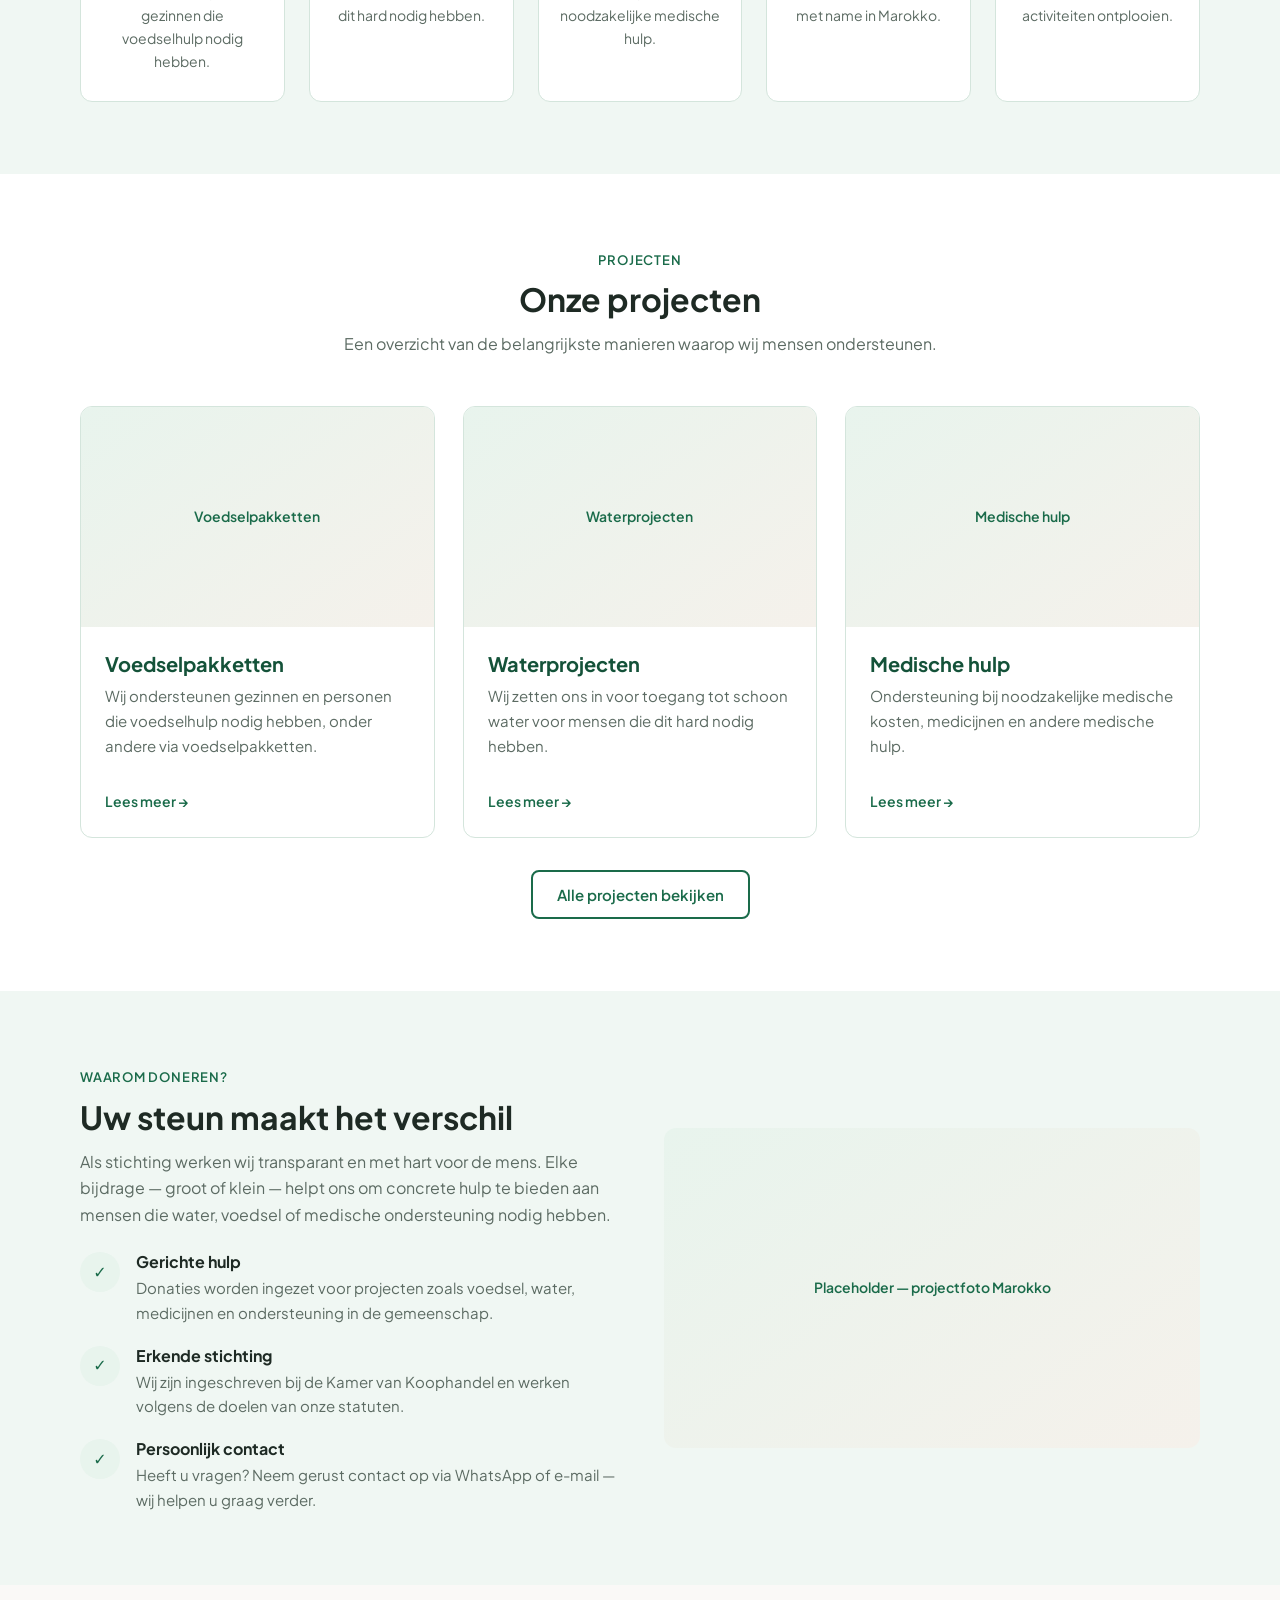
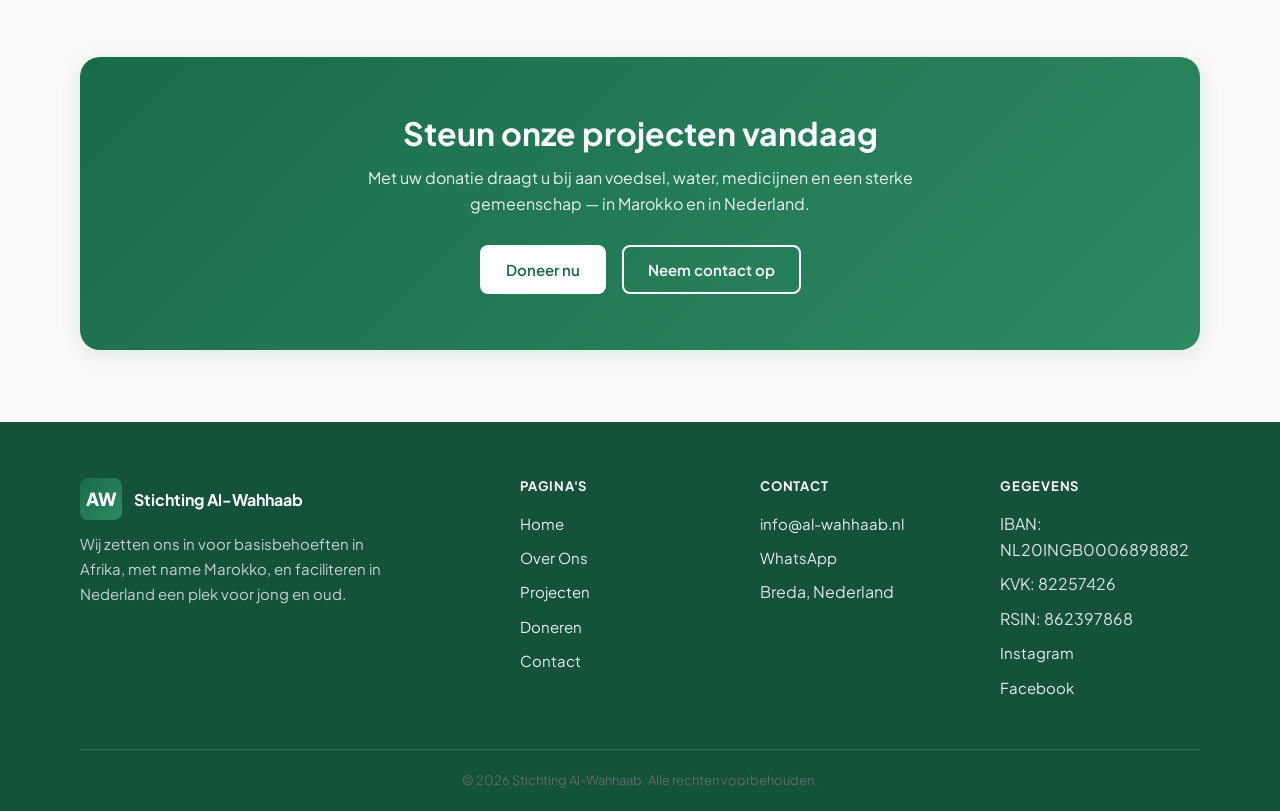
==== commit 6a13659c: "Update index.html Logo in 17" ====
--- a/index.html
+++ b/index.html
@@ -14,7 +14,7 @@
   <header class="site-header">
     <div class="site-header__inner">
       <a href="index.html" class="logo" aria-label="Stichting Al-Wahhaab — naar home">
-        <span class="logo__icon" aria-hidden="true">AW</span>
+   <img class="logo__image" src="Images/logo.jpg" alt="Logo Stichting Al-Wahhaab">
         <span class="logo__text">
           <span class="logo__name">Stichting Al-Wahhaab</span>
           <span class="logo__tagline">Hulp waar het nodig is</span>
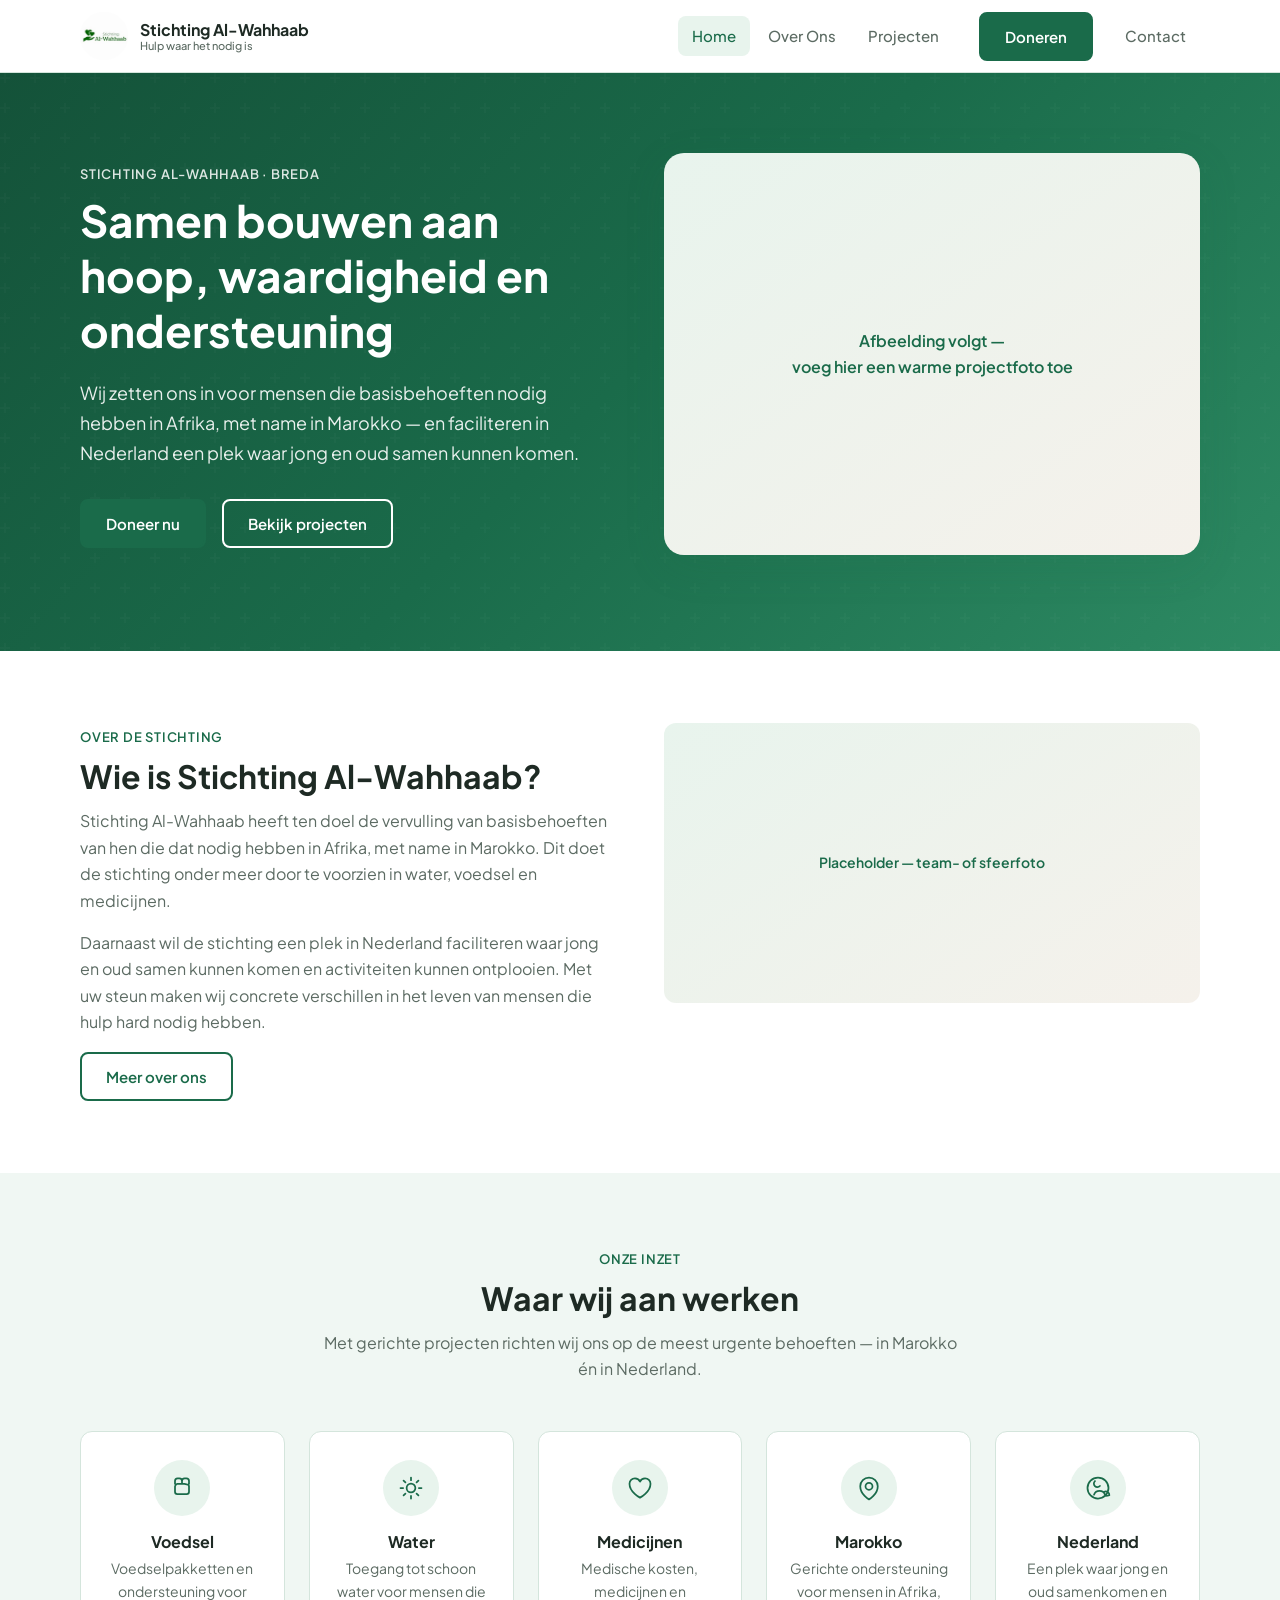
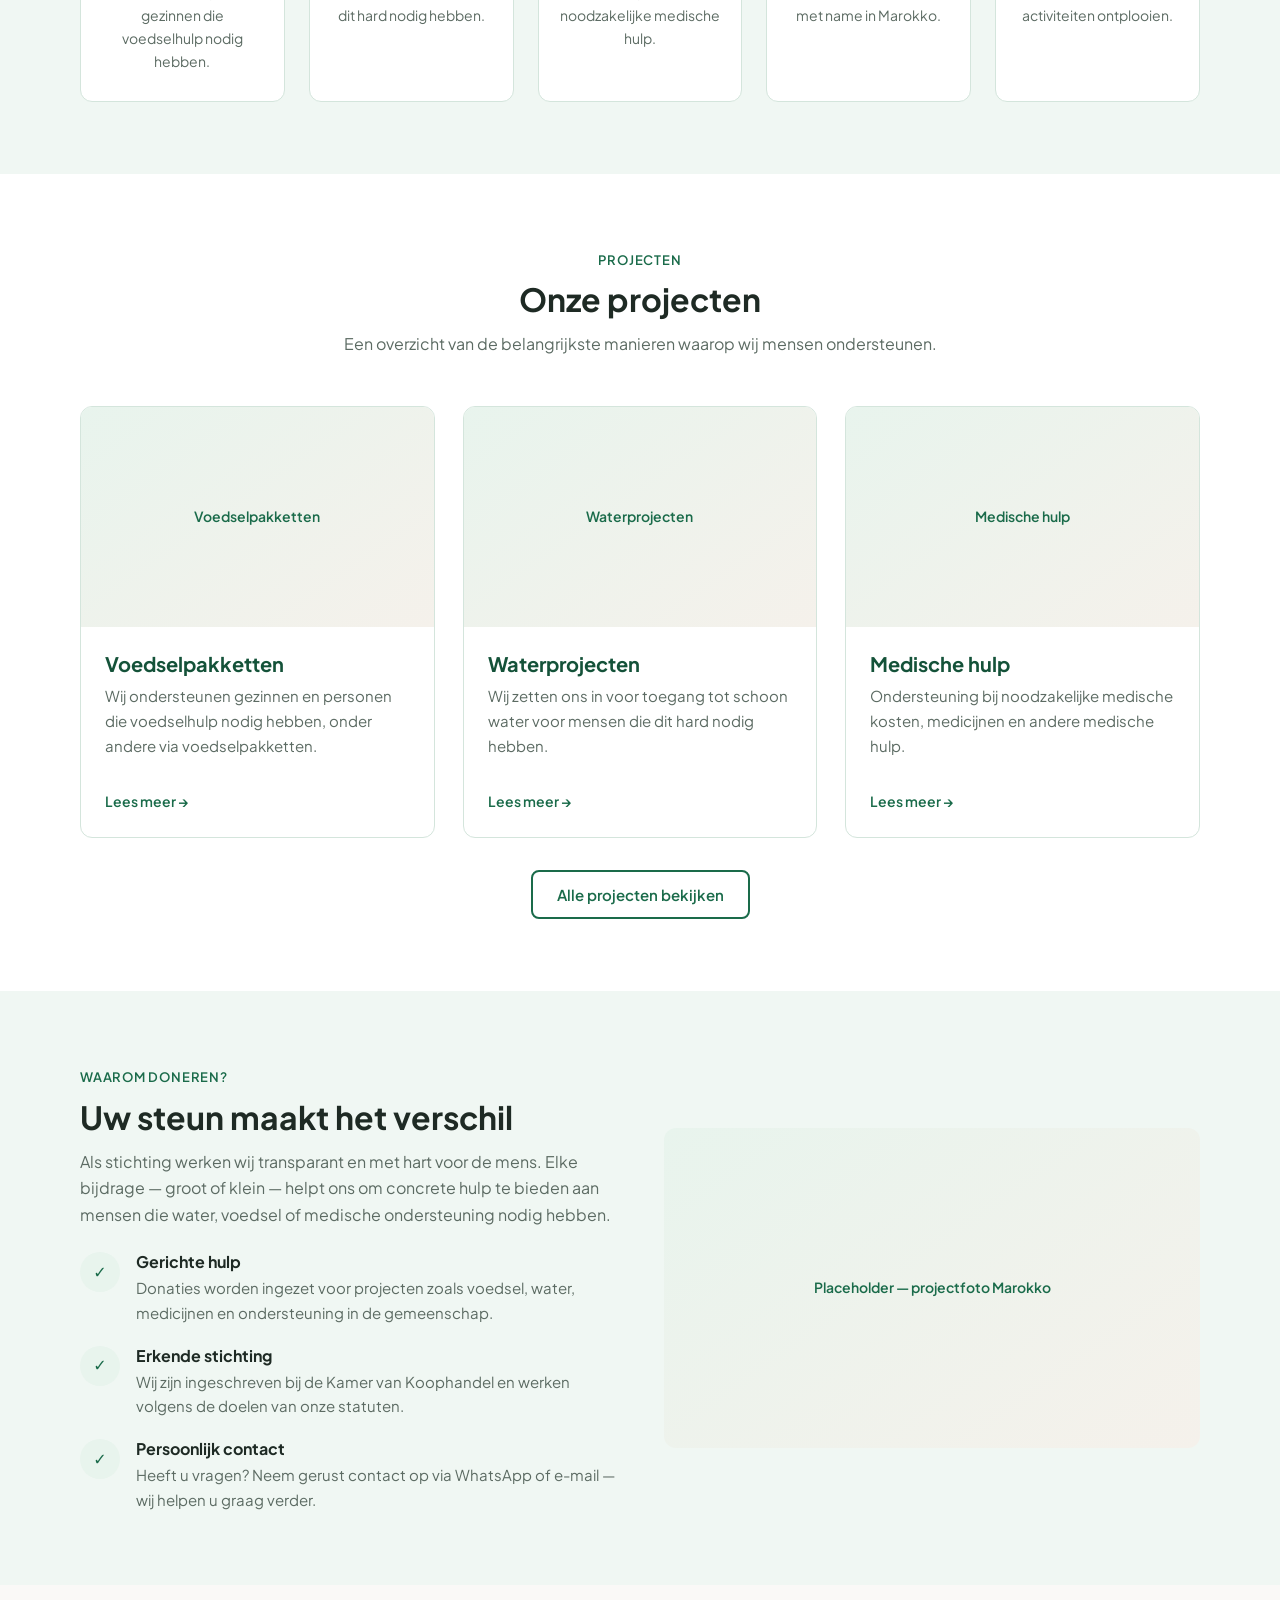
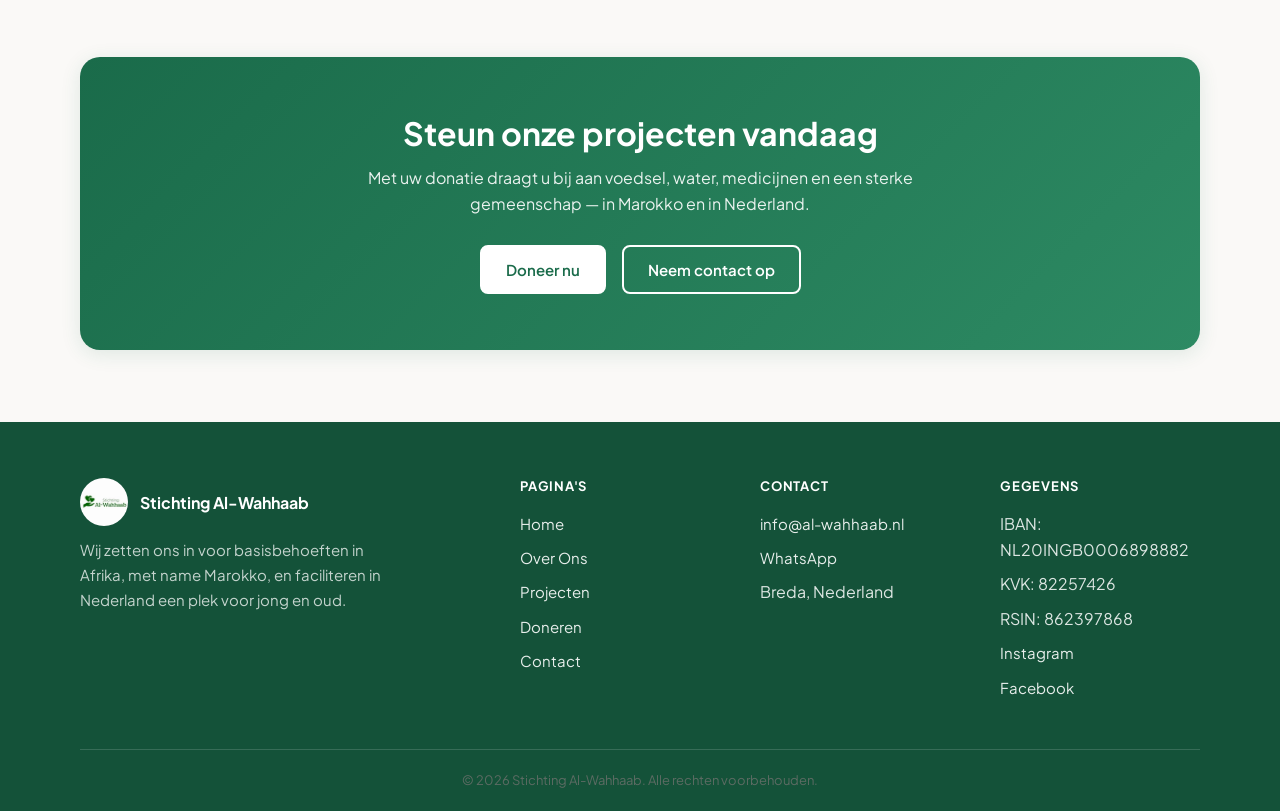
==== commit 057ff7e8: "Update index.html" ====
--- a/index.html
+++ b/index.html
@@ -225,8 +225,7 @@
       <div class="footer-grid">
         <div class="footer-brand">
           <a href="index.html" class="logo" style="color: white;">
-            <span class="logo__icon" aria-hidden="true">AW</span>
-            <span class="logo__text">
+<img class="logo__image" src="Images/logo.jpg" alt="Logo Stichting Al-Wahhaab">            <span class="logo__text">
               <span class="logo__name" style="color: white;">Stichting Al-Wahhaab</span>
             </span>
           </a>
--- a/css/style.css
+++ b/css/style.css
@@ -279,6 +279,14 @@
   font-size: 0.6875rem;
   color: var(--color-text-muted);
   font-weight: 500;
+}
+
+.logo__image {
+  width: 48px;
+  height: 48px;
+  object-fit: contain;
+  display: block;
+  border-radius: 50%;
 }
 
 /* Navigation */
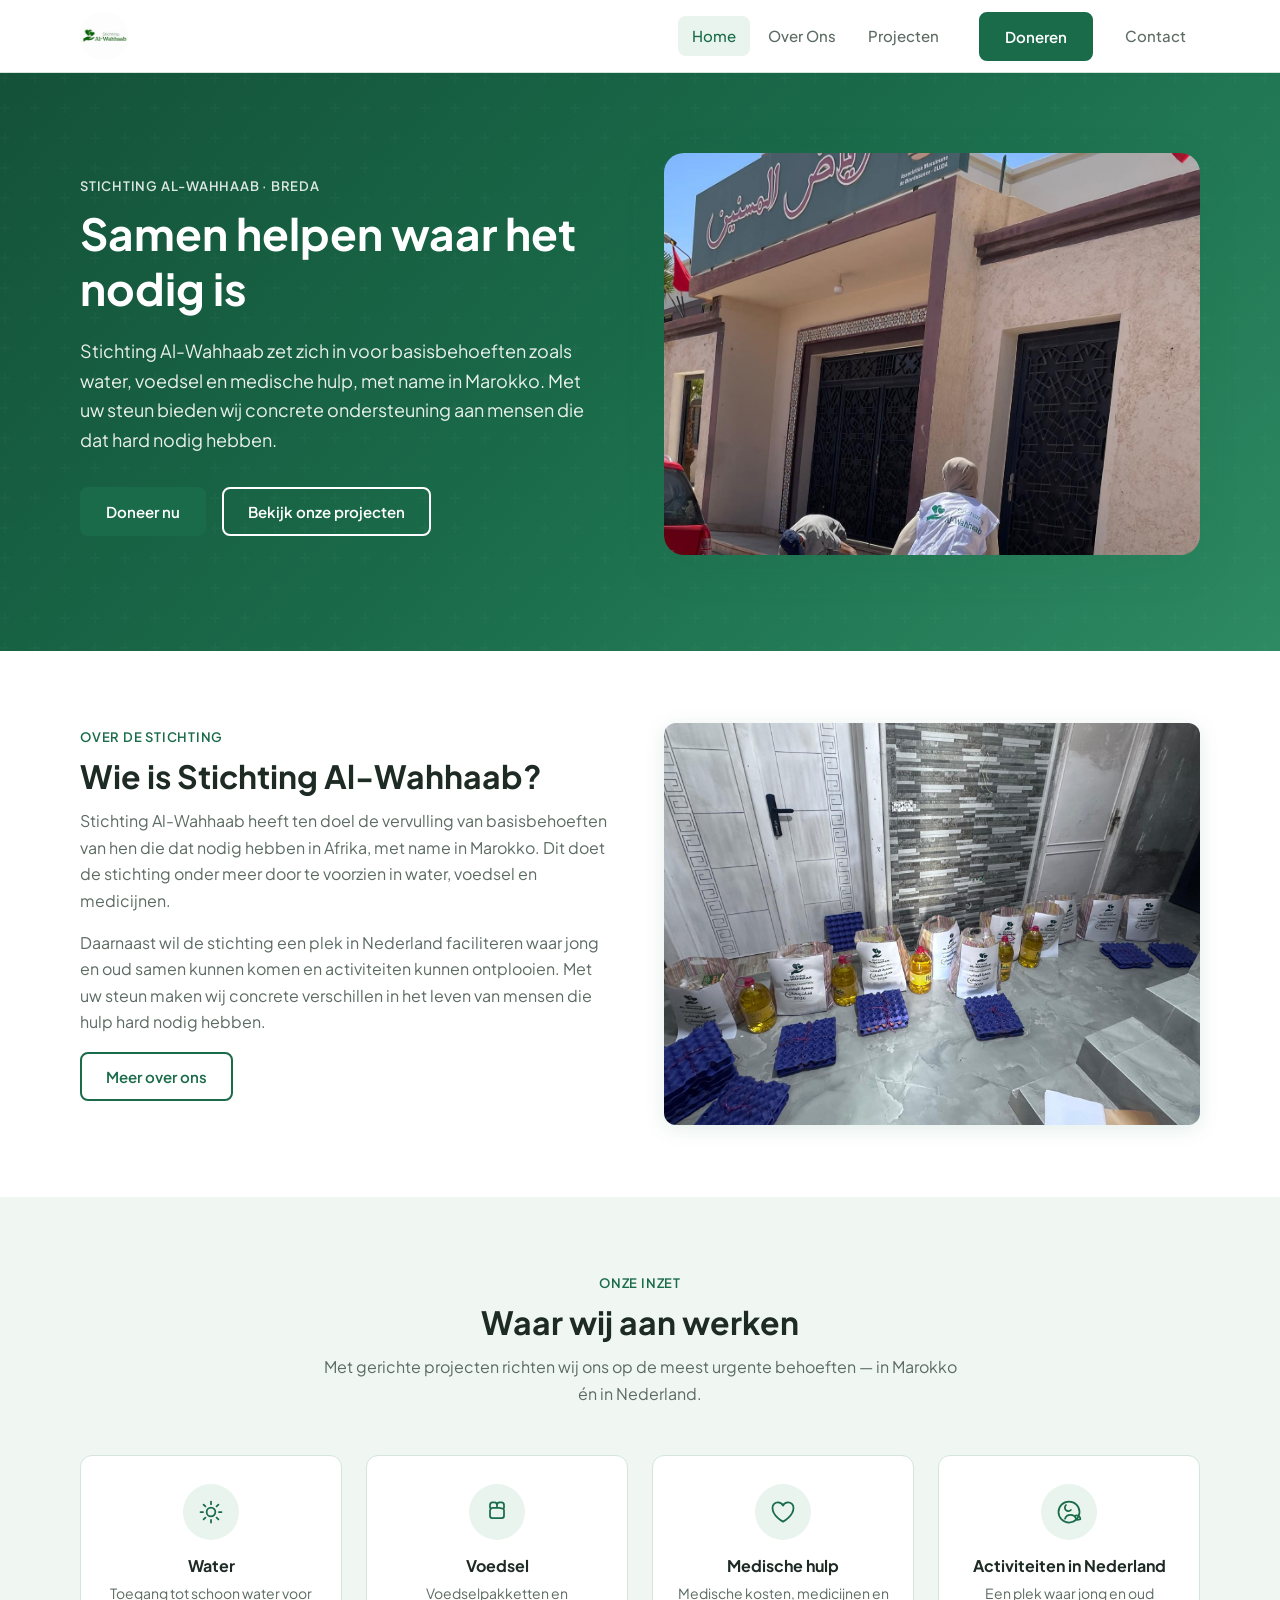
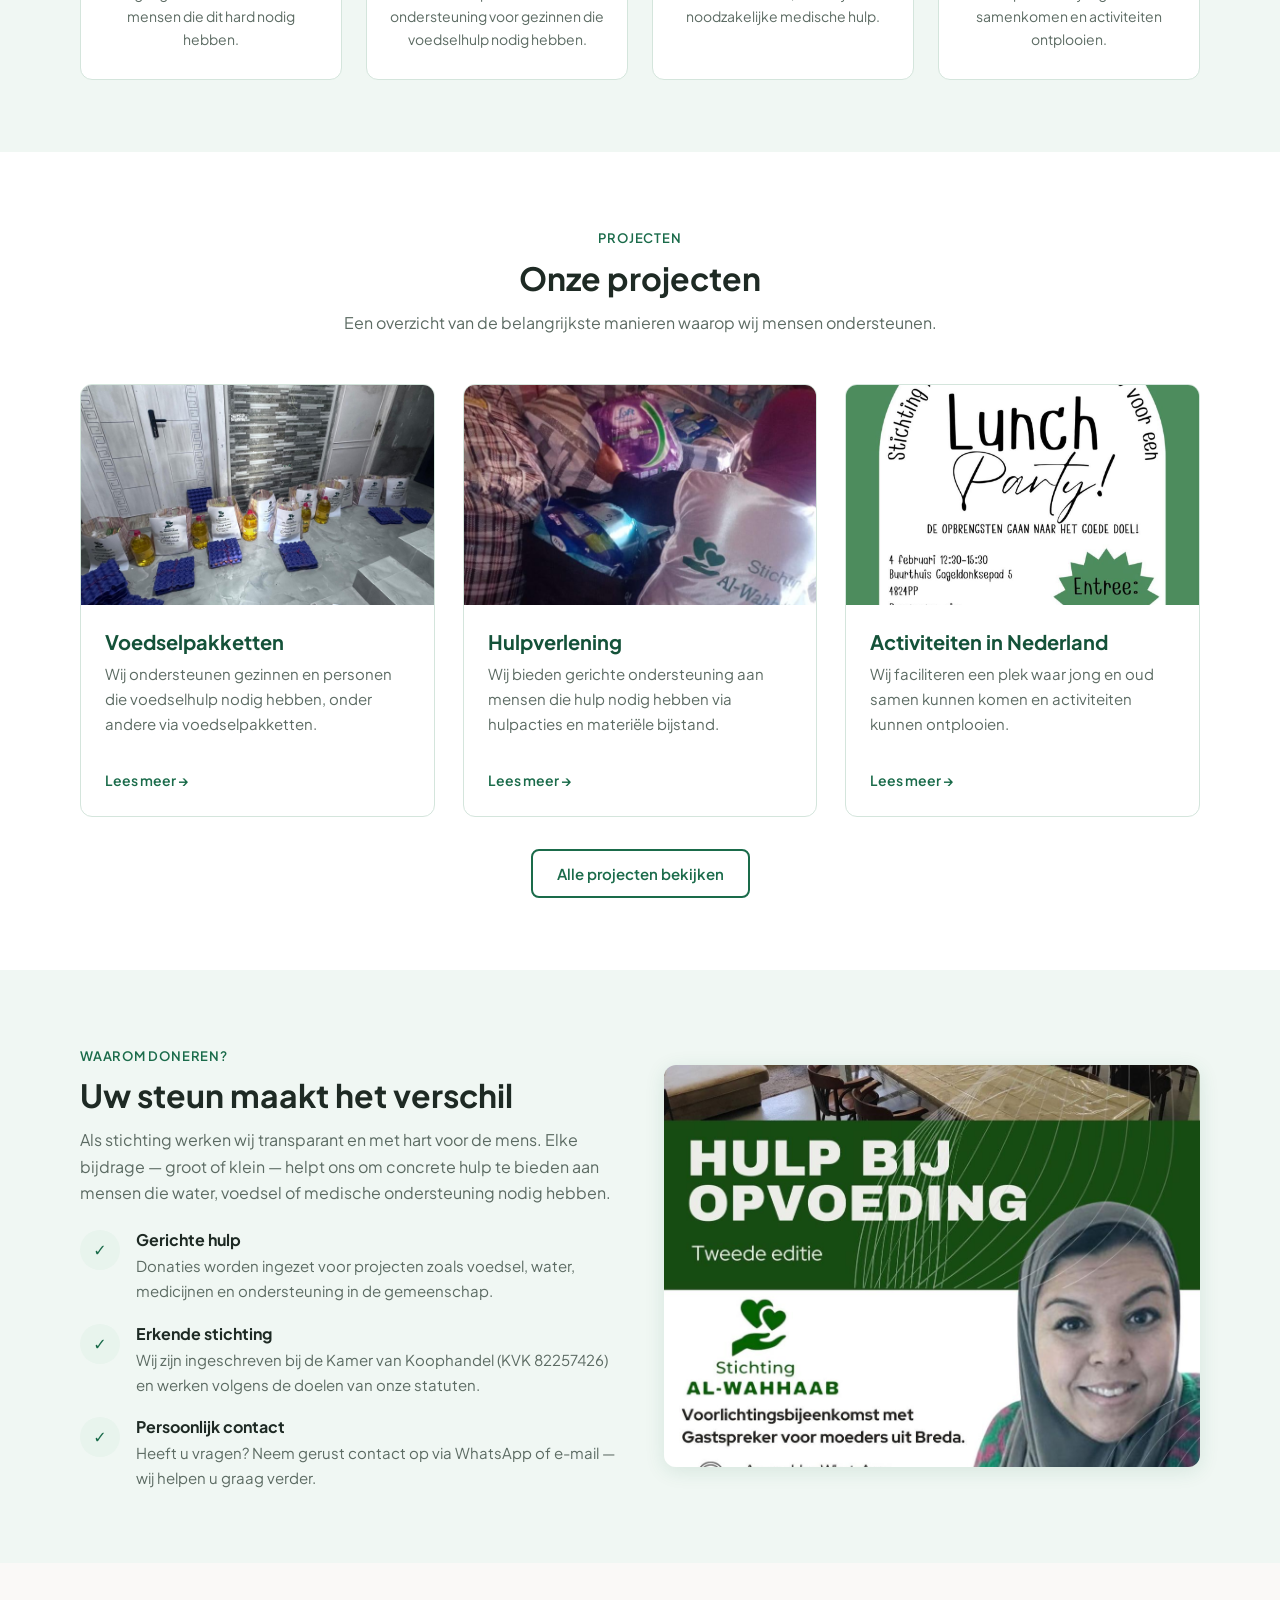
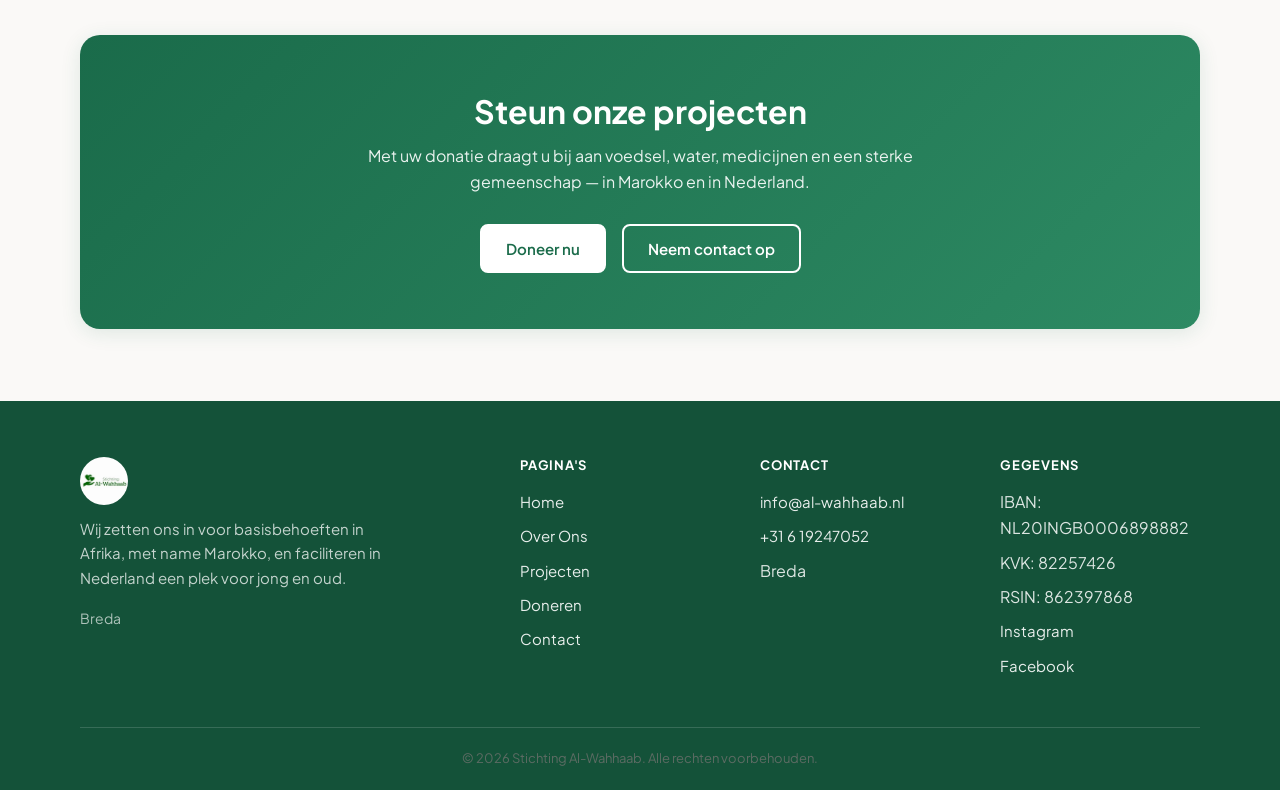
==== commit 84f85cdd: "Resolve merge conflicts na stash pop" ====
--- a/index.html
+++ b/index.html
@@ -3,8 +3,9 @@
 <head>
   <meta charset="UTF-8">
   <meta name="viewport" content="width=device-width, initial-scale=1.0">
-  <meta name="description" content="Stichting Al-Wahhaab zet zich in voor basisbehoeften in Afrika, met name Marokko: water, voedsel en medicijnen. Vanuit Breda helpen wij mensen die dat nodig hebben.">
-  <title>Home | Stichting Al-Wahhaab</title>
+  <meta name="description" content="Stichting Al-Wahhaab zet zich in voor basisbehoeften zoals water, voedsel en medische hulp, met name in Marokko. Vanuit Breda helpen wij mensen die dat nodig hebben.">
+  <title>Stichting Al-Wahhaab | Samen helpen waar het nodig is</title>
+  <link rel="icon" href="Images/logo.jpg" type="image/jpeg">
   <link rel="preconnect" href="https://fonts.googleapis.com">
   <link rel="preconnect" href="https://fonts.gstatic.com" crossorigin>
   <link href="https://fonts.googleapis.com/css2?family=Plus+Jakarta+Sans:wght@400;500;600;700&display=swap" rel="stylesheet">
@@ -14,11 +15,9 @@
   <header class="site-header">
     <div class="site-header__inner">
       <a href="index.html" class="logo" aria-label="Stichting Al-Wahhaab — naar home">
-   <img class="logo__image" src="Images/logo.jpg" alt="Logo Stichting Al-Wahhaab">
-        <span class="logo__text">
-          <span class="logo__name">Stichting Al-Wahhaab</span>
-          <span class="logo__tagline">Hulp waar het nodig is</span>
-        </span>
+
+        <img class="logo__image" src="Images/logo.jpg" alt="Logo Stichting Al-Wahhaab">
+
       </a>
       <button class="nav-toggle" type="button" aria-label="Menu openen" aria-expanded="false" aria-controls="main-nav">
         <span class="nav-toggle__bar"></span>
@@ -40,17 +39,15 @@
       <div class="hero__inner">
         <div class="hero__content">
           <p class="section-label" style="color: rgba(255,255,255,0.85);">Stichting Al-Wahhaab · Breda</p>
-          <h1 id="hero-title">Samen bouwen aan hoop, waardigheid en ondersteuning</h1>
-          <p class="lead">Wij zetten ons in voor mensen die basisbehoeften nodig hebben in Afrika, met name in Marokko — en faciliteren in Nederland een plek waar jong en oud samen kunnen komen.</p>
+          <h1 id="hero-title">Samen helpen waar het nodig is</h1>
+          <p class="lead">Stichting Al-Wahhaab zet zich in voor basisbehoeften zoals water, voedsel en medische hulp, met name in Marokko. Met uw steun bieden wij concrete ondersteuning aan mensen die dat hard nodig hebben.</p>
           <div class="btn-group">
             <a href="doneren.html" class="btn btn--primary">Doneer nu</a>
-            <a href="projecten.html" class="btn btn--outline-white">Bekijk projecten</a>
+            <a href="projecten.html" class="btn btn--outline-white">Bekijk onze projecten</a>
           </div>
         </div>
         <div class="hero__image">
-          <div class="placeholder-img placeholder-img--hero" role="img" aria-label="Placeholder: foto van hulpproject of gemeenschap">
-            Afbeelding volgt —<br>voeg hier een warme projectfoto toe
-          </div>
+          <img src="Images/Aflevering.jpeg" alt="Hulpverlening door Stichting Al-Wahhaab">
         </div>
       </div>
     </section>
@@ -65,10 +62,8 @@
             <p>Daarnaast wil de stichting een plek in Nederland faciliteren waar jong en oud samen kunnen komen en activiteiten kunnen ontplooien. Met uw steun maken wij concrete verschillen in het leven van mensen die hulp hard nodig hebben.</p>
             <a href="over-ons.html" class="btn btn--secondary">Meer over ons</a>
           </div>
-          <div class="content-grid__image">
-            <div class="placeholder-img" style="min-height: 280px; border-radius: 12px;" role="img" aria-label="Placeholder: team of vrijwilligers van de stichting">
-              Placeholder — team- of sfeerfoto
-            </div>
+          <div class="content-grid__image content-image">
+            <img src="Images/Voedselpakket.jpeg" alt="Voedselpakketten van Stichting Al-Wahhaab">
           </div>
         </div>
       </div>
@@ -84,6 +79,13 @@
         <div class="goals-grid">
           <article class="goal-card">
             <div class="goal-card__icon" aria-hidden="true">
+              <svg xmlns="http://www.w3.org/2000/svg" fill="none" viewBox="0 0 24 24" stroke-width="1.5" stroke="currentColor"><path stroke-linecap="round" stroke-linejoin="round" d="M12 3v2.25m6.364.386l-1.591 1.591M21 12h-2.25m-.386 6.364l-1.591-1.591M12 18.75V21m-4.773-4.227l-1.591 1.591M5.25 12H3m4.227-4.773L5.636 5.636M15.75 12a3.75 3.75 0 11-7.5 0 3.75 3.75 0 017.5 0z"/></svg>
+            </div>
+            <h3>Water</h3>
+            <p>Toegang tot schoon water voor mensen die dit hard nodig hebben.</p>
+          </article>
+          <article class="goal-card">
+            <div class="goal-card__icon" aria-hidden="true">
               <svg xmlns="http://www.w3.org/2000/svg" fill="none" viewBox="0 0 24 24" stroke-width="1.5" stroke="currentColor"><path stroke-linecap="round" stroke-linejoin="round" d="M12 8.25v-1.5m0 1.5c-1.355 0-2.697.056-4.024.166C6.845 8.987 6 9.75 6 10.75v4.5c0 1.105.895 2 2 2h8c1.105 0 2-.895 2-2v-4.5c0-1-.845-1.763-1.976-1.834A48.128 48.128 0 0012 8.25zm0 0V6a2.25 2.25 0 00-2.25-2.25H8.25A2.25 2.25 0 006 6v2.25m12 0V6a2.25 2.25 0 00-2.25-2.25h-1.5A2.25 2.25 0 0012 6v2.25"/></svg>
             </div>
             <h3>Voedsel</h3>
@@ -91,30 +93,16 @@
           </article>
           <article class="goal-card">
             <div class="goal-card__icon" aria-hidden="true">
-              <svg xmlns="http://www.w3.org/2000/svg" fill="none" viewBox="0 0 24 24" stroke-width="1.5" stroke="currentColor"><path stroke-linecap="round" stroke-linejoin="round" d="M12 3v2.25m6.364.386l-1.591 1.591M21 12h-2.25m-.386 6.364l-1.591-1.591M12 18.75V21m-4.773-4.227l-1.591 1.591M5.25 12H3m4.227-4.773L5.636 5.636M15.75 12a3.75 3.75 0 11-7.5 0 3.75 3.75 0 017.5 0z"/></svg>
-            </div>
-            <h3>Water</h3>
-            <p>Toegang tot schoon water voor mensen die dit hard nodig hebben.</p>
-          </article>
-          <article class="goal-card">
-            <div class="goal-card__icon" aria-hidden="true">
               <svg xmlns="http://www.w3.org/2000/svg" fill="none" viewBox="0 0 24 24" stroke-width="1.5" stroke="currentColor"><path stroke-linecap="round" stroke-linejoin="round" d="M21 8.25c0-2.485-2.099-4.5-4.688-4.5-1.935 0-3.597 1.126-4.312 2.733-.715-1.607-2.377-2.733-4.313-2.733C5.1 3.75 3 5.765 3 8.25c0 7.22 9 12 9 12s9-4.78 9-12z"/></svg>
             </div>
-            <h3>Medicijnen</h3>
+            <h3>Medische hulp</h3>
             <p>Medische kosten, medicijnen en noodzakelijke medische hulp.</p>
           </article>
           <article class="goal-card">
             <div class="goal-card__icon" aria-hidden="true">
-              <svg xmlns="http://www.w3.org/2000/svg" fill="none" viewBox="0 0 24 24" stroke-width="1.5" stroke="currentColor"><path stroke-linecap="round" stroke-linejoin="round" d="M15 10.5a3 3 0 11-6 0 3 3 0 016 0z"/><path stroke-linecap="round" stroke-linejoin="round" d="M19.5 10.5c0 7.142-7.5 11.25-7.5 11.25S4.5 17.642 4.5 10.5a7.5 7.5 0 1115 0z"/></svg>
-            </div>
-            <h3>Marokko</h3>
-            <p>Gerichte ondersteuning voor mensen in Afrika, met name in Marokko.</p>
-          </article>
-          <article class="goal-card">
-            <div class="goal-card__icon" aria-hidden="true">
               <svg xmlns="http://www.w3.org/2000/svg" fill="none" viewBox="0 0 24 24" stroke-width="1.5" stroke="currentColor"><path stroke-linecap="round" stroke-linejoin="round" d="M18 18.72a9.094 9.094 0 003.741-.479 3 3 0 00-4.682-2.72m.94 2.198a5.001 5.001 0 00-9.42 0m5.06-7.44a3 3 0 11-4.24-4.24M12 21a9 9 0 100-18 9 9 0 000 18z"/></svg>
             </div>
-            <h3>Nederland</h3>
+            <h3>Activiteiten in Nederland</h3>
             <p>Een plek waar jong en oud samenkomen en activiteiten ontplooien.</p>
           </article>
         </div>
@@ -131,7 +119,7 @@
         <div class="projects-grid">
           <article class="project-card">
             <div class="project-card__image">
-              <div class="placeholder-img" role="img" aria-label="Placeholder: voedselpakketten project">Voedselpakketten</div>
+              <img src="Images/Voedselpakket.jpeg" alt="Voedselpakketten van Stichting Al-Wahhaab">
             </div>
             <div class="project-card__body">
               <h3>Voedselpakketten</h3>
@@ -141,22 +129,22 @@
           </article>
           <article class="project-card">
             <div class="project-card__image">
-              <div class="placeholder-img" role="img" aria-label="Placeholder: waterprojecten">Waterprojecten</div>
+              <img src="Images/Hulptassen.jpeg" alt="Hulpactie met hulptassen van Stichting Al-Wahhaab">
             </div>
             <div class="project-card__body">
-              <h3>Waterprojecten</h3>
-              <p>Wij zetten ons in voor toegang tot schoon water voor mensen die dit hard nodig hebben.</p>
-              <a href="projecten.html#waterprojecten" class="project-card__link">Lees meer →</a>
+              <h3>Hulpverlening</h3>
+              <p>Wij bieden gerichte ondersteuning aan mensen die hulp nodig hebben via hulpacties en materiële bijstand.</p>
+              <a href="projecten.html#hulpverlening" class="project-card__link">Lees meer →</a>
             </div>
           </article>
           <article class="project-card">
             <div class="project-card__image">
-              <div class="placeholder-img" role="img" aria-label="Placeholder: medische hulp">Medische hulp</div>
+              <img src="Images/Lunchparty.jpeg" alt="Activiteiten en samenkomst in Nederland">
             </div>
             <div class="project-card__body">
-              <h3>Medische hulp</h3>
-              <p>Ondersteuning bij noodzakelijke medische kosten, medicijnen en andere medische hulp.</p>
-              <a href="projecten.html#medische-hulp" class="project-card__link">Lees meer →</a>
+              <h3>Activiteiten in Nederland</h3>
+              <p>Wij faciliteren een plek waar jong en oud samen kunnen komen en activiteiten kunnen ontplooien.</p>
+              <a href="projecten.html#activiteiten-nederland" class="project-card__link">Lees meer →</a>
             </div>
           </article>
         </div>
@@ -185,7 +173,7 @@
                 <div class="trust-item__icon" aria-hidden="true">✓</div>
                 <div>
                   <h4>Erkende stichting</h4>
-                  <p>Wij zijn ingeschreven bij de Kamer van Koophandel en werken volgens de doelen van onze statuten.</p>
+                  <p>Wij zijn ingeschreven bij de Kamer van Koophandel (KVK 82257426) en werken volgens de doelen van onze statuten.</p>
                 </div>
               </div>
               <div class="trust-item">
@@ -197,10 +185,8 @@
               </div>
             </div>
           </div>
-          <div>
-            <div class="placeholder-img" style="min-height: 320px; border-radius: 12px;" role="img" aria-label="Placeholder: hulp ter plaatse in Marokko">
-              Placeholder — projectfoto Marokko
-            </div>
+          <div class="content-image">
+            <img src="Images/Psycholoog.jpeg" alt="Ondersteuning en hulpverlening door Stichting Al-Wahhaab">
           </div>
         </div>
       </div>
@@ -209,7 +195,7 @@
     <section class="section">
       <div class="container">
         <div class="cta-banner">
-          <h2>Steun onze projecten vandaag</h2>
+          <h2>Steun onze projecten</h2>
           <p>Met uw donatie draagt u bij aan voedsel, water, medicijnen en een sterke gemeenschap — in Marokko en in Nederland.</p>
           <div class="btn-group" style="justify-content: center;">
             <a href="doneren.html" class="btn btn--primary" style="background: white; color: var(--color-primary); border-color: white;">Doneer nu</a>
@@ -224,12 +210,11 @@
     <div class="container">
       <div class="footer-grid">
         <div class="footer-brand">
-          <a href="index.html" class="logo" style="color: white;">
-<img class="logo__image" src="Images/logo.jpg" alt="Logo Stichting Al-Wahhaab">            <span class="logo__text">
-              <span class="logo__name" style="color: white;">Stichting Al-Wahhaab</span>
-            </span>
+          <a href="index.html" class="logo logo--footer">
+            <img class="logo__image logo__image--footer" src="Images/logo.jpg" alt="Logo Stichting Al-Wahhaab">
           </a>
           <p>Wij zetten ons in voor basisbehoeften in Afrika, met name Marokko, en faciliteren in Nederland een plek voor jong en oud.</p>
+          <p class="footer-location">Breda</p>
         </div>
         <div>
           <h3 class="footer-heading">Pagina's</h3>
@@ -245,8 +230,8 @@
           <h3 class="footer-heading">Contact</h3>
           <ul class="footer-links">
             <li><a href="mailto:info@al-wahhaab.nl">info@al-wahhaab.nl</a></li>
-            <li><a href="https://wa.me/31619247052" target="_blank" rel="noopener noreferrer">WhatsApp</a></li>
-            <li>Breda, Nederland</li>
+            <li><a href="https://wa.me/31619247052" target="_blank" rel="noopener noreferrer">+31 6 19247052</a></li>
+            <li>Breda</li>
           </ul>
         </div>
         <div>
@@ -255,8 +240,8 @@
             <li>IBAN: NL20INGB0006898882</li>
             <li>KVK: 82257426</li>
             <li>RSIN: 862397868</li>
-            <li><a href="https://www.instagram.com/stichting.alwahhaab" target="_blank" rel="noopener noreferrer">Instagram</a></li>
-            <li><a href="https://www.facebook.com/share/18pHpDNqFq/" target="_blank" rel="noopener noreferrer">Facebook</a></li>
+            <li><a href="https://www.instagram.com/stichting.alwahhaab?igsh=eHZibWZzYjQzam8w&utm_source=qr" target="_blank" rel="noopener noreferrer">Instagram</a></li>
+            <li><a href="https://www.facebook.com/share/18pHpDNqFq/?mibextid=wwXIfr" target="_blank" rel="noopener noreferrer">Facebook</a></li>
           </ul>
         </div>
       </div>
--- a/css/style.css
+++ b/css/style.css
@@ -245,40 +245,22 @@
 .logo {
   display: flex;
   align-items: center;
-  gap: 0.75rem;
   text-decoration: none;
   color: var(--color-text);
-}
-
-.logo__icon {
-  width: 42px;
-  height: 42px;
-  background: linear-gradient(135deg, var(--color-primary), var(--color-primary-light));
-  border-radius: var(--radius-sm);
-  display: flex;
-  align-items: center;
-  justify-content: center;
-  color: var(--color-white);
-  font-weight: 800;
-  font-size: 1.125rem;
-}
-
-.logo__text {
-  display: flex;
-  flex-direction: column;
-  line-height: 1.2;
-}
-
-.logo__name {
-  font-weight: 700;
-  font-size: 1rem;
-  color: var(--color-text);
-}
-
-.logo__tagline {
-  font-size: 0.6875rem;
-  color: var(--color-text-muted);
-  font-weight: 500;
+  flex-shrink: 0;
+}
+
+.logo__image {
+  height: 48px;
+  width: auto;
+  max-width: 180px;
+  object-fit: contain;
+  display: block;
+}
+
+.logo__image--footer {
+  height: 52px;
+  max-width: 200px;
 }
 
 .logo__image {
@@ -525,11 +507,34 @@
   overflow: hidden;
 }
 
-.project-card__image img,
-.project-card__image .placeholder-img {
+.project-card__image img {
   width: 100%;
   height: 100%;
   object-fit: cover;
+}
+
+.project-card__image--icon {
+  display: flex;
+  align-items: center;
+  justify-content: center;
+  background: linear-gradient(145deg, var(--color-accent), var(--color-bg-alt));
+}
+
+.project-card__icon-wrap {
+  width: 64px;
+  height: 64px;
+  border-radius: 50%;
+  background-color: var(--color-white);
+  display: flex;
+  align-items: center;
+  justify-content: center;
+  color: var(--color-primary);
+  box-shadow: var(--shadow-sm);
+}
+
+.project-card__icon-wrap svg {
+  width: 32px;
+  height: 32px;
 }
 
 .project-card__body {
@@ -701,6 +706,49 @@
   font-size: 1.0625rem;
   color: var(--color-text);
   font-weight: 600;
+  margin-bottom: 1.25rem;
+}
+
+.donate-card__meta {
+  display: flex;
+  flex-wrap: wrap;
+  justify-content: center;
+  gap: 1rem 1.5rem;
+  margin-top: 1rem;
+  padding-top: 1.25rem;
+  border-top: 1px solid var(--color-border);
+  font-size: 0.875rem;
+  color: var(--color-text-muted);
+}
+
+.donate-card__meta span strong {
+  color: var(--color-text);
+}
+
+.btn--copy {
+  margin-top: 0.25rem;
+  font-size: 0.875rem;
+  padding: 0.5rem 1rem;
+}
+
+.content-image {
+  border-radius: var(--radius-md);
+  overflow: hidden;
+  box-shadow: var(--shadow-md);
+}
+
+.content-image img {
+  width: 100%;
+  height: 100%;
+  object-fit: cover;
+  aspect-ratio: 4 / 3;
+  display: block;
+}
+
+.footer-location {
+  color: rgba(255, 255, 255, 0.65) !important;
+  font-size: 0.875rem !important;
+  margin-top: 0.5rem !important;
 }
 
 .donate-placeholder {
@@ -1002,6 +1050,11 @@
   .donate-card {
     padding: 1.75rem 1.25rem;
   }
+
+  .logo__image {
+    height: 40px;
+    max-width: 140px;
+  }
 }
 
 @media (max-width: 480px) {
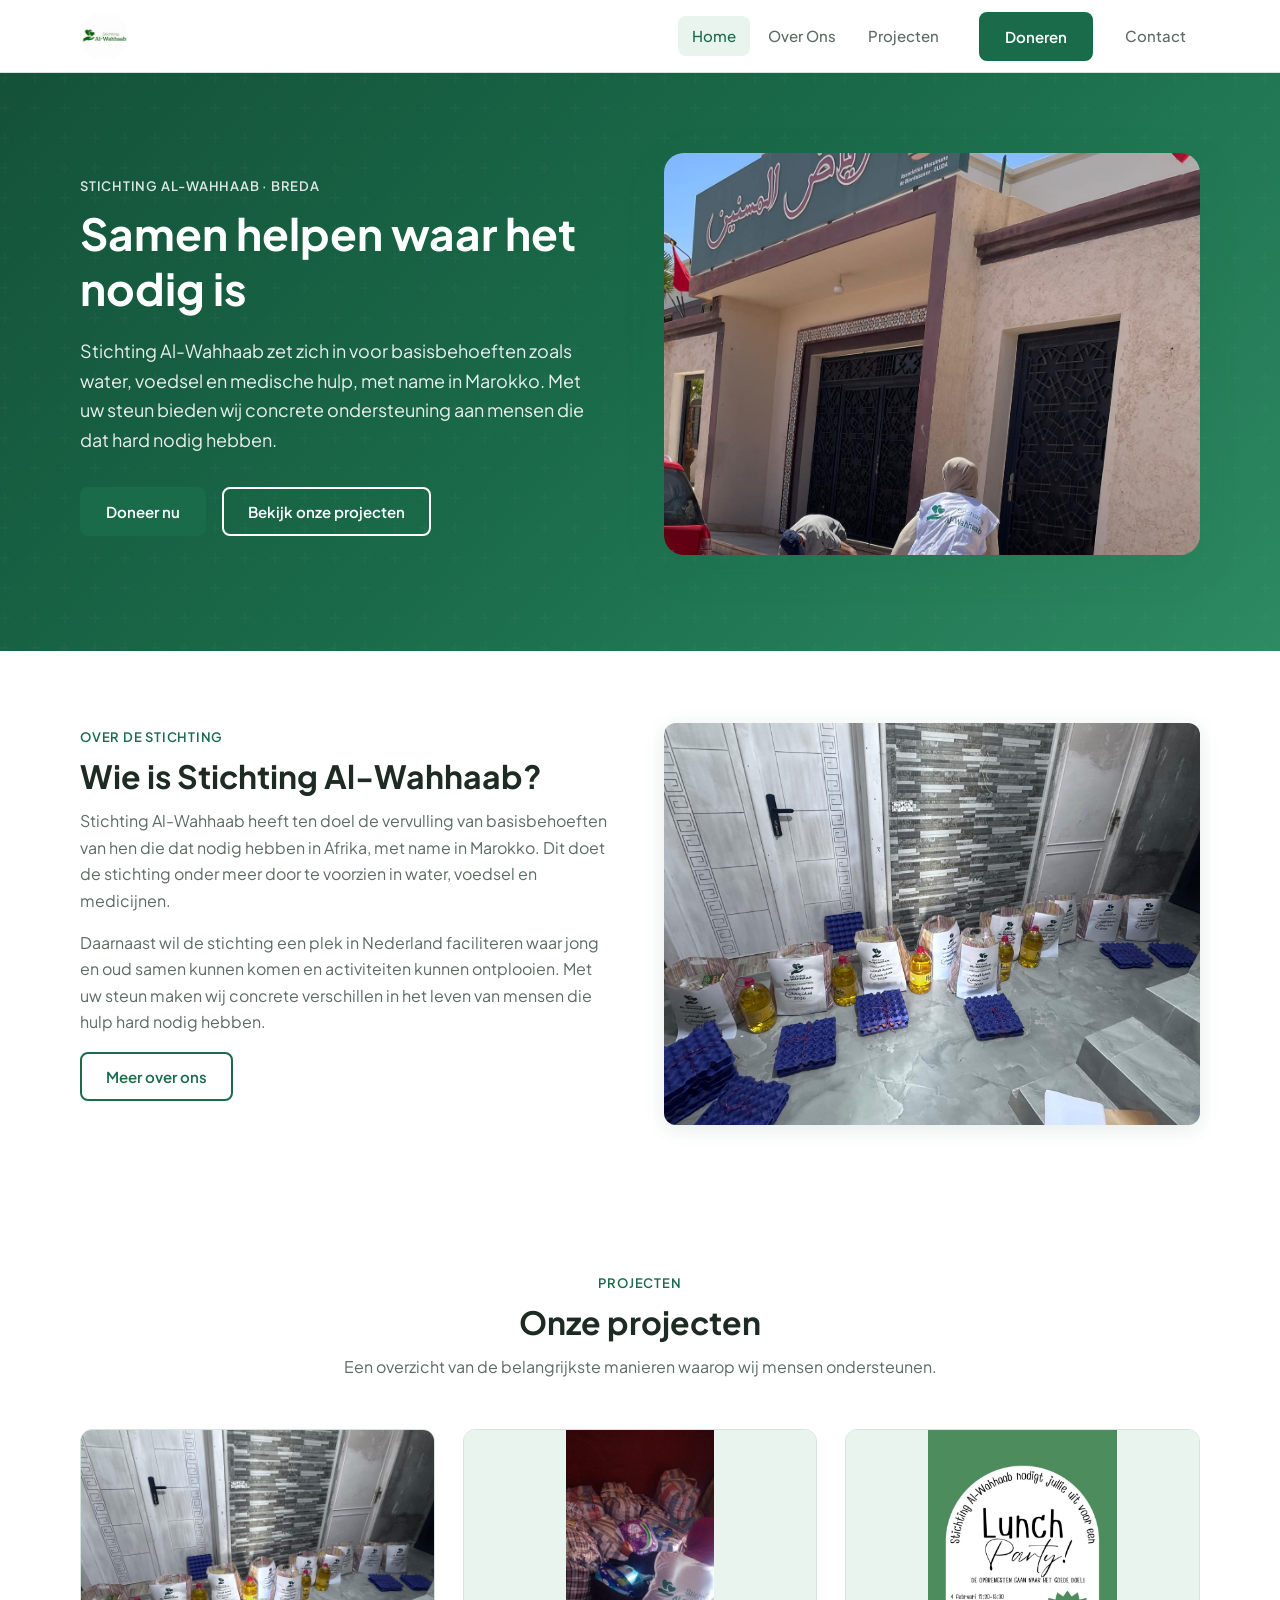
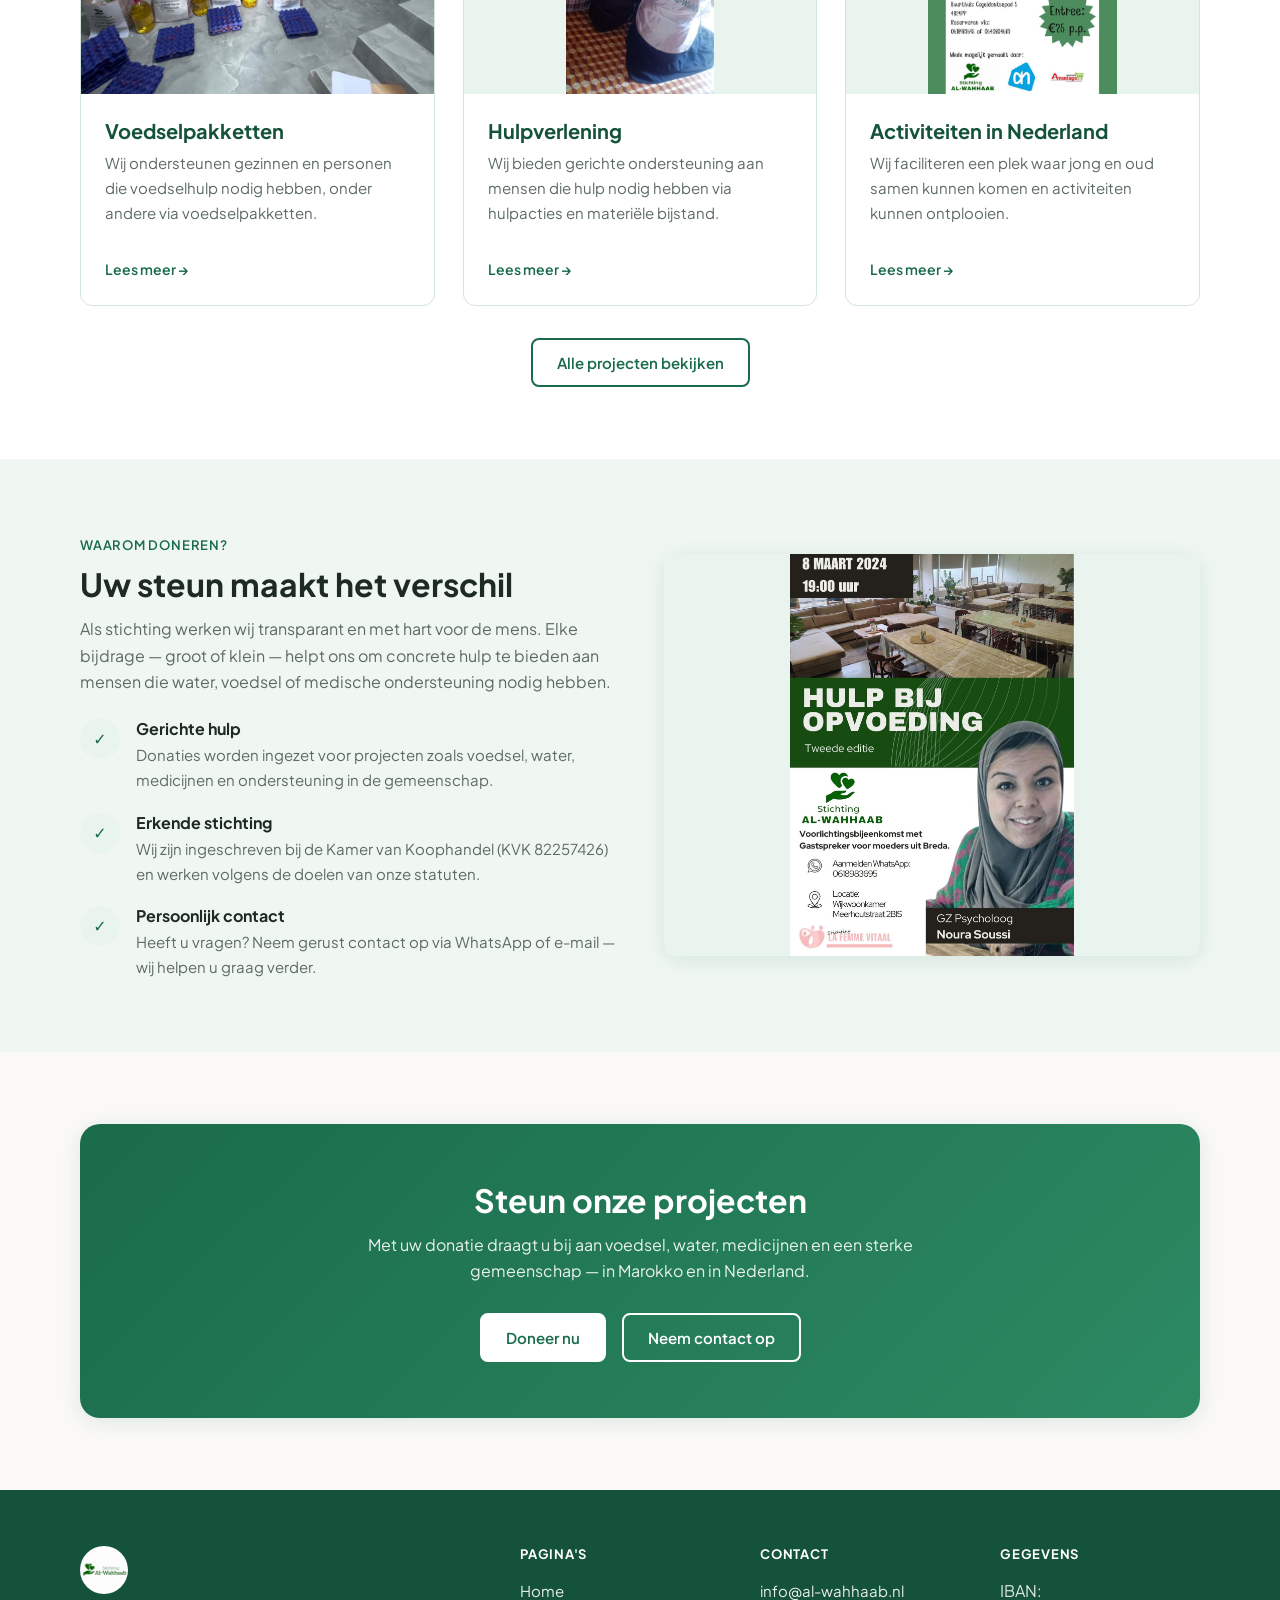
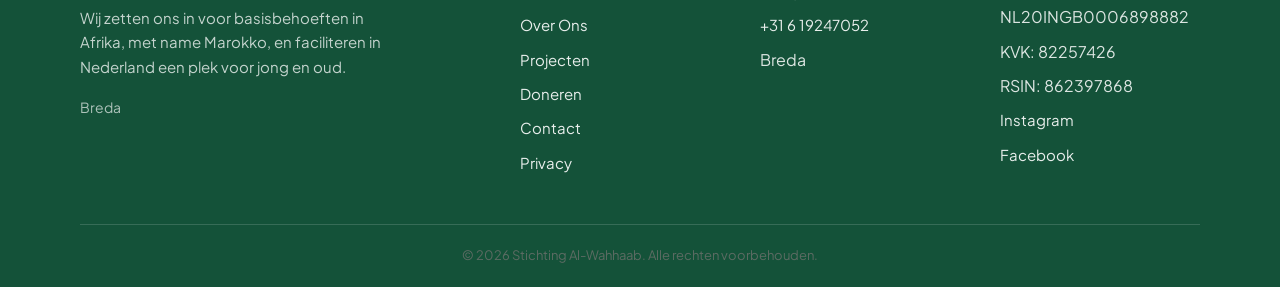
==== commit 58ef6fb5: "Grote aanpassingen overal & Privacy-page" ====
--- a/index.html
+++ b/index.html
@@ -65,46 +65,6 @@
           <div class="content-grid__image content-image">
             <img src="Images/Voedselpakket.jpeg" alt="Voedselpakketten van Stichting Al-Wahhaab">
           </div>
-        </div>
-      </div>
-    </section>
-
-    <section class="section section--alt" aria-labelledby="goals-title">
-      <div class="container">
-        <div class="section-header">
-          <span class="section-label">Onze inzet</span>
-          <h2 id="goals-title">Waar wij aan werken</h2>
-          <p>Met gerichte projecten richten wij ons op de meest urgente behoeften — in Marokko én in Nederland.</p>
-        </div>
-        <div class="goals-grid">
-          <article class="goal-card">
-            <div class="goal-card__icon" aria-hidden="true">
-              <svg xmlns="http://www.w3.org/2000/svg" fill="none" viewBox="0 0 24 24" stroke-width="1.5" stroke="currentColor"><path stroke-linecap="round" stroke-linejoin="round" d="M12 3v2.25m6.364.386l-1.591 1.591M21 12h-2.25m-.386 6.364l-1.591-1.591M12 18.75V21m-4.773-4.227l-1.591 1.591M5.25 12H3m4.227-4.773L5.636 5.636M15.75 12a3.75 3.75 0 11-7.5 0 3.75 3.75 0 017.5 0z"/></svg>
-            </div>
-            <h3>Water</h3>
-            <p>Toegang tot schoon water voor mensen die dit hard nodig hebben.</p>
-          </article>
-          <article class="goal-card">
-            <div class="goal-card__icon" aria-hidden="true">
-              <svg xmlns="http://www.w3.org/2000/svg" fill="none" viewBox="0 0 24 24" stroke-width="1.5" stroke="currentColor"><path stroke-linecap="round" stroke-linejoin="round" d="M12 8.25v-1.5m0 1.5c-1.355 0-2.697.056-4.024.166C6.845 8.987 6 9.75 6 10.75v4.5c0 1.105.895 2 2 2h8c1.105 0 2-.895 2-2v-4.5c0-1-.845-1.763-1.976-1.834A48.128 48.128 0 0012 8.25zm0 0V6a2.25 2.25 0 00-2.25-2.25H8.25A2.25 2.25 0 006 6v2.25m12 0V6a2.25 2.25 0 00-2.25-2.25h-1.5A2.25 2.25 0 0012 6v2.25"/></svg>
-            </div>
-            <h3>Voedsel</h3>
-            <p>Voedselpakketten en ondersteuning voor gezinnen die voedselhulp nodig hebben.</p>
-          </article>
-          <article class="goal-card">
-            <div class="goal-card__icon" aria-hidden="true">
-              <svg xmlns="http://www.w3.org/2000/svg" fill="none" viewBox="0 0 24 24" stroke-width="1.5" stroke="currentColor"><path stroke-linecap="round" stroke-linejoin="round" d="M21 8.25c0-2.485-2.099-4.5-4.688-4.5-1.935 0-3.597 1.126-4.312 2.733-.715-1.607-2.377-2.733-4.313-2.733C5.1 3.75 3 5.765 3 8.25c0 7.22 9 12 9 12s9-4.78 9-12z"/></svg>
-            </div>
-            <h3>Medische hulp</h3>
-            <p>Medische kosten, medicijnen en noodzakelijke medische hulp.</p>
-          </article>
-          <article class="goal-card">
-            <div class="goal-card__icon" aria-hidden="true">
-              <svg xmlns="http://www.w3.org/2000/svg" fill="none" viewBox="0 0 24 24" stroke-width="1.5" stroke="currentColor"><path stroke-linecap="round" stroke-linejoin="round" d="M18 18.72a9.094 9.094 0 003.741-.479 3 3 0 00-4.682-2.72m.94 2.198a5.001 5.001 0 00-9.42 0m5.06-7.44a3 3 0 11-4.24-4.24M12 21a9 9 0 100-18 9 9 0 000 18z"/></svg>
-            </div>
-            <h3>Activiteiten in Nederland</h3>
-            <p>Een plek waar jong en oud samenkomen en activiteiten ontplooien.</p>
-          </article>
         </div>
       </div>
     </section>
@@ -224,6 +184,7 @@
             <li><a href="projecten.html">Projecten</a></li>
             <li><a href="doneren.html">Doneren</a></li>
             <li><a href="contact.html">Contact</a></li>
+            <li><a href="privacy.html">Privacy</a></li>
           </ul>
         </div>
         <div>
--- a/css/style.css
+++ b/css/style.css
@@ -392,7 +392,13 @@
 .hero__image .placeholder-img {
   width: 100%;
   height: 100%;
+  max-height: 100%;
   object-fit: cover;
+  object-position: center;
+}
+
+.hero__image--contain img {
+  object-fit: contain;
 }
 
 .hero--compact {
@@ -502,15 +508,34 @@
 }
 
 .project-card__image {
-  aspect-ratio: 16 / 10;
+  aspect-ratio: 4 / 3;
   background-color: var(--color-accent);
   overflow: hidden;
+}
+
+.project-card__image:not(.project-card__image--icon) {
+  display: flex;
+  align-items: center;
+  justify-content: center;
 }
 
 .project-card__image img {
   width: 100%;
   height: 100%;
+  max-height: 100%;
+  object-fit: contain;
+  object-position: center;
+  display: block;
+}
+
+/* Optioneel: vullend kader voor foto's (voeg --cover toe aan de container) */
+.project-card__image--cover img {
   object-fit: cover;
+}
+
+/* Posters/flyers: volledige afbeelding zichtbaar (voeg --poster toe aan de container) */
+.project-card__image--poster img {
+  object-fit: contain;
 }
 
 .project-card__image--icon {
@@ -673,15 +698,25 @@
 }
 
 /* Donate page */
+.donate-methods {
+  display: flex;
+  flex-direction: column;
+  align-items: center;
+  gap: 2.5rem;
+  margin: 0 auto 2.5rem;
+  max-width: 720px;
+}
+
 .donate-card {
   background: var(--color-white);
-  border: 2px solid var(--color-primary);
-  border-radius: var(--radius-lg);
-  padding: 2.5rem;
+  border: 1px solid var(--color-border);
+  border-radius: var(--radius-md);
+  padding: 1.5rem 1.25rem;
   text-align: center;
-  max-width: 520px;
-  margin: 0 auto 2.5rem;
-  box-shadow: var(--shadow-md);
+  width: 100%;
+  max-width: 420px;
+  margin: 0;
+  box-shadow: var(--shadow-sm);
 }
 
 .donate-card__label {
@@ -694,7 +729,7 @@
 }
 
 .donate-card__iban {
-  font-size: clamp(1.25rem, 4vw, 1.5rem);
+  font-size: clamp(1.0625rem, 3vw, 1.25rem);
   font-weight: 700;
   color: var(--color-primary-dark);
   letter-spacing: 0.02em;
@@ -703,10 +738,10 @@
 }
 
 .donate-card__name {
-  font-size: 1.0625rem;
+  font-size: 1rem;
   color: var(--color-text);
   font-weight: 600;
-  margin-bottom: 1.25rem;
+  margin-bottom: 1rem;
 }
 
 .donate-card__meta {
@@ -735,14 +770,28 @@
   border-radius: var(--radius-md);
   overflow: hidden;
   box-shadow: var(--shadow-md);
+  aspect-ratio: 4 / 3;
+  background-color: var(--color-accent);
+  display: flex;
+  align-items: center;
+  justify-content: center;
 }
 
 .content-image img {
   width: 100%;
   height: 100%;
+  max-height: 100%;
+  object-fit: contain;
+  object-position: center;
+  display: block;
+}
+
+.content-image--cover img {
   object-fit: cover;
-  aspect-ratio: 4 / 3;
-  display: block;
+}
+
+.content-image--poster img {
+  object-fit: contain;
 }
 
 .footer-location {
@@ -751,17 +800,124 @@
   margin-top: 0.5rem !important;
 }
 
-.donate-placeholder {
-  background-color: var(--color-beige);
-  border: 2px dashed var(--color-border);
-  border-radius: var(--radius-md);
-  padding: 2rem;
+.donate-online {
+  background-color: var(--color-white);
+  border: 2px solid var(--color-primary);
+  border-radius: var(--radius-lg);
+  padding: 2.5rem 2rem;
   text-align: center;
+  margin: 0;
+  width: 100%;
+  max-width: 640px;
+  box-shadow: var(--shadow-md);
+}
+
+.donate-online h3 {
+  color: var(--color-primary-dark);
+  margin-bottom: 0.5rem;
+  font-size: 1.375rem;
+}
+
+.donate-online > p {
+  max-width: 480px;
+  margin: 0 auto 1.5rem;
+}
+
+.donate-paypal {
+  display: flex;
+  flex-direction: column;
+  align-items: center;
+  justify-content: flex-start;
+  gap: 0.75rem;
+  width: 100%;
+  max-width: 100%;
+  margin-inline: auto;
+}
+
+.donate-paypal__submit {
+  display: inline-flex;
+  align-items: center;
+  justify-content: center;
+  width: 100%;
+  max-width: 20rem;
+  padding: 1rem 1.75rem;
+  border: 2px solid var(--color-primary);
+  border-radius: var(--radius-sm);
+  background-color: var(--color-primary);
+  color: var(--color-white);
+  font-family: inherit;
+  font-size: 1.0625rem;
+  font-weight: 700;
+  line-height: 1.25;
+  cursor: pointer;
+  appearance: none;
+  -webkit-appearance: none;
+  transition: background var(--transition), border-color var(--transition),
+    transform var(--transition);
+}
+
+.donate-paypal__submit:hover {
+  background-color: var(--color-primary-dark);
+  border-color: var(--color-primary-dark);
+  color: var(--color-white);
+  transform: translateY(-1px);
+}
+
+.donate-paypal__cards {
+  display: block;
+  width: auto;
+  max-width: 200px;
+  height: 24px;
+  max-height: 24px;
+  object-fit: contain;
+  object-position: center;
+}
+
+.donate-paypal__note {
+  display: flex;
+  align-items: center;
+  justify-content: center;
+  gap: 0.35rem;
+  font-size: 0.75rem;
+  line-height: 1;
+  color: var(--color-text-muted);
+  margin: 0;
+}
+
+.donate-paypal__logo {
+  display: inline-block;
+  width: auto;
+  max-width: 72px;
+  height: 16px;
+  max-height: 16px;
+  object-fit: contain;
+  object-position: center;
+  vertical-align: middle;
+}
+
+/* Privacy page */
+.privacy-content {
+  max-width: 720px;
+}
+
+.privacy-content h2 {
   margin-top: 2rem;
-}
-
-.donate-placeholder p {
-  margin-bottom: 0.5rem;
+  color: var(--color-primary-dark);
+}
+
+.privacy-content h2:first-of-type {
+  margin-top: 1.5rem;
+}
+
+.privacy-list {
+  list-style: disc;
+  padding-left: 1.25rem;
+  margin: 0 0 1rem;
+  color: var(--color-text-muted);
+}
+
+.privacy-list li {
+  margin-bottom: 0.35rem;
 }
 
 /* Contact */
@@ -988,7 +1144,8 @@
 
   .hero__image {
     order: -1;
-    max-height: 280px;
+    max-height: min(280px, 70vw);
+    width: 100%;
   }
 
   .content-grid--reverse .content-grid__image {
@@ -1011,19 +1168,24 @@
     left: 0;
     right: 0;
     bottom: 0;
+    z-index: 99;
     flex-direction: column;
     align-items: stretch;
     padding: 1.5rem;
     background-color: var(--color-white);
     border-top: 1px solid var(--color-border);
     transform: translateX(100%);
-    transition: transform 0.3s ease;
+    visibility: hidden;
+    pointer-events: none;
+    transition: transform 0.3s ease, visibility 0.3s ease;
     overflow-y: auto;
     gap: 0.25rem;
   }
 
   .nav.is-open {
     transform: translateX(0);
+    visibility: visible;
+    pointer-events: auto;
   }
 
   .nav__link {
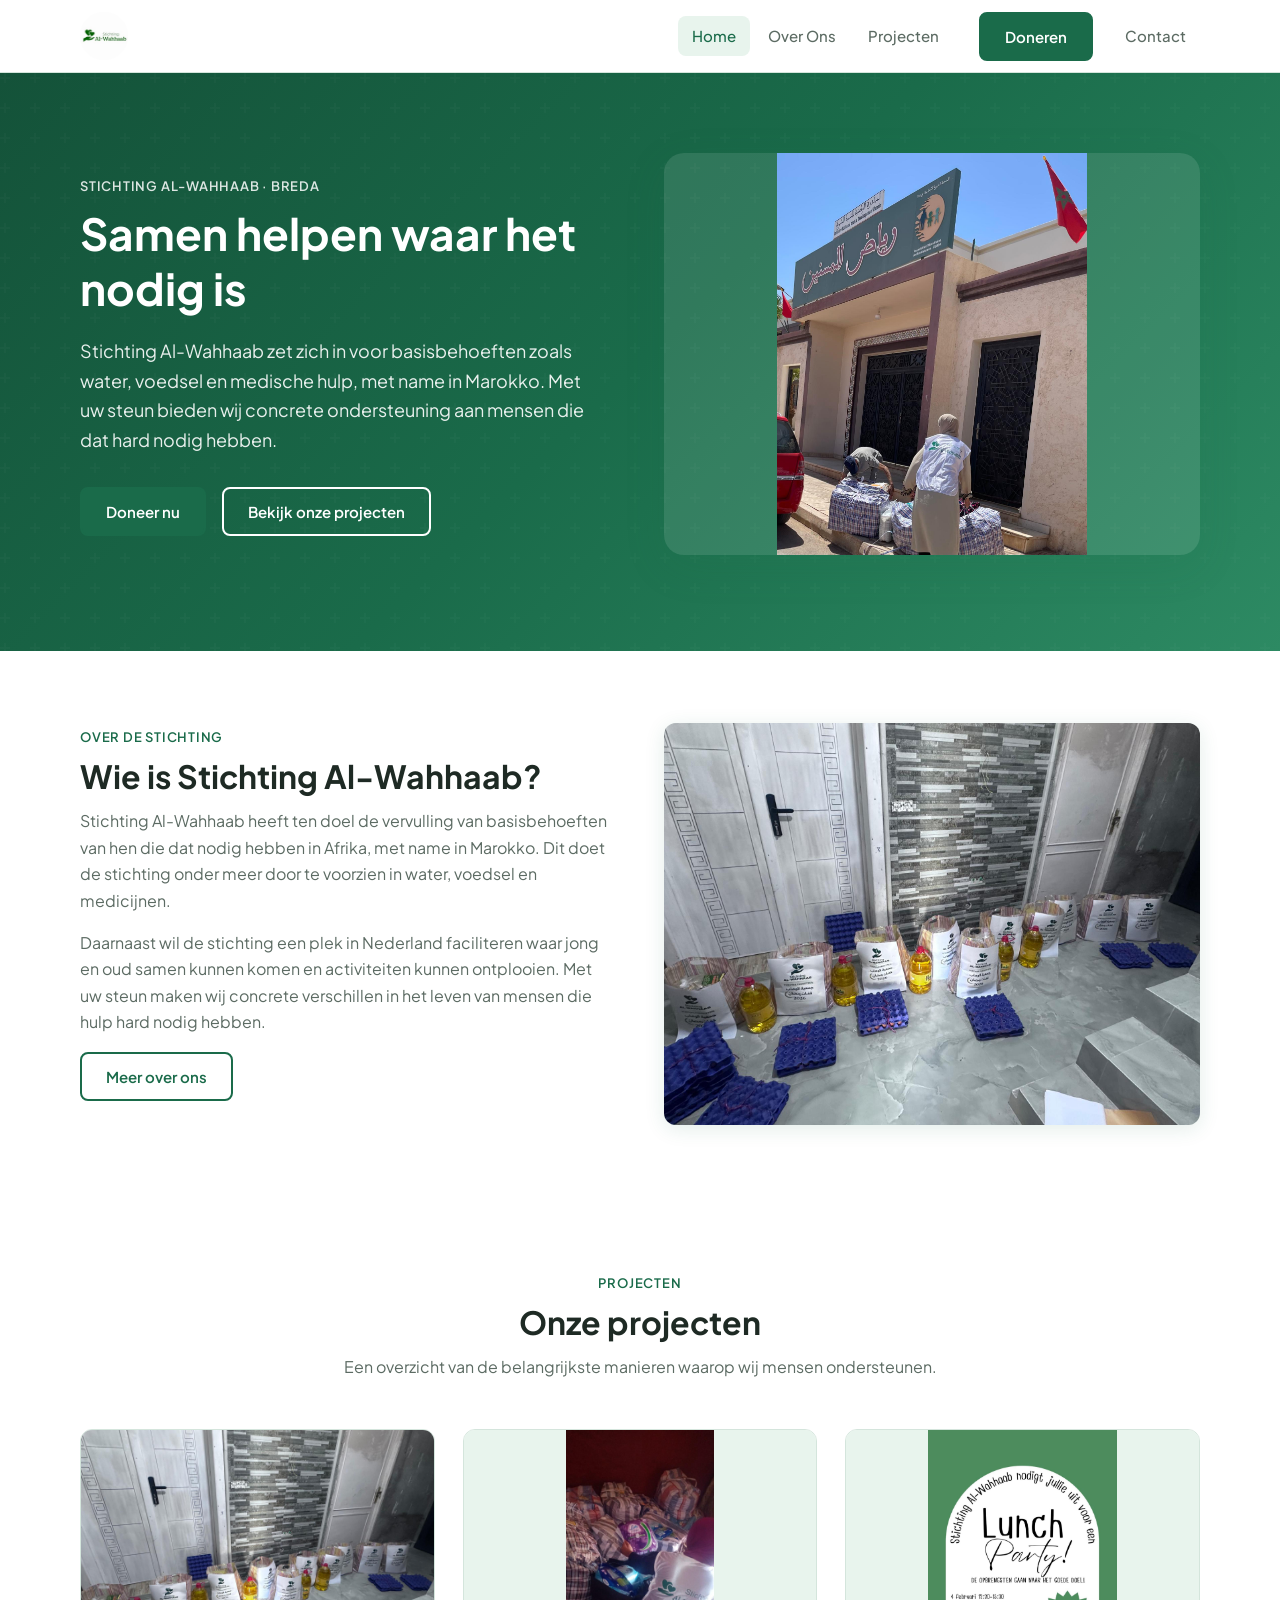
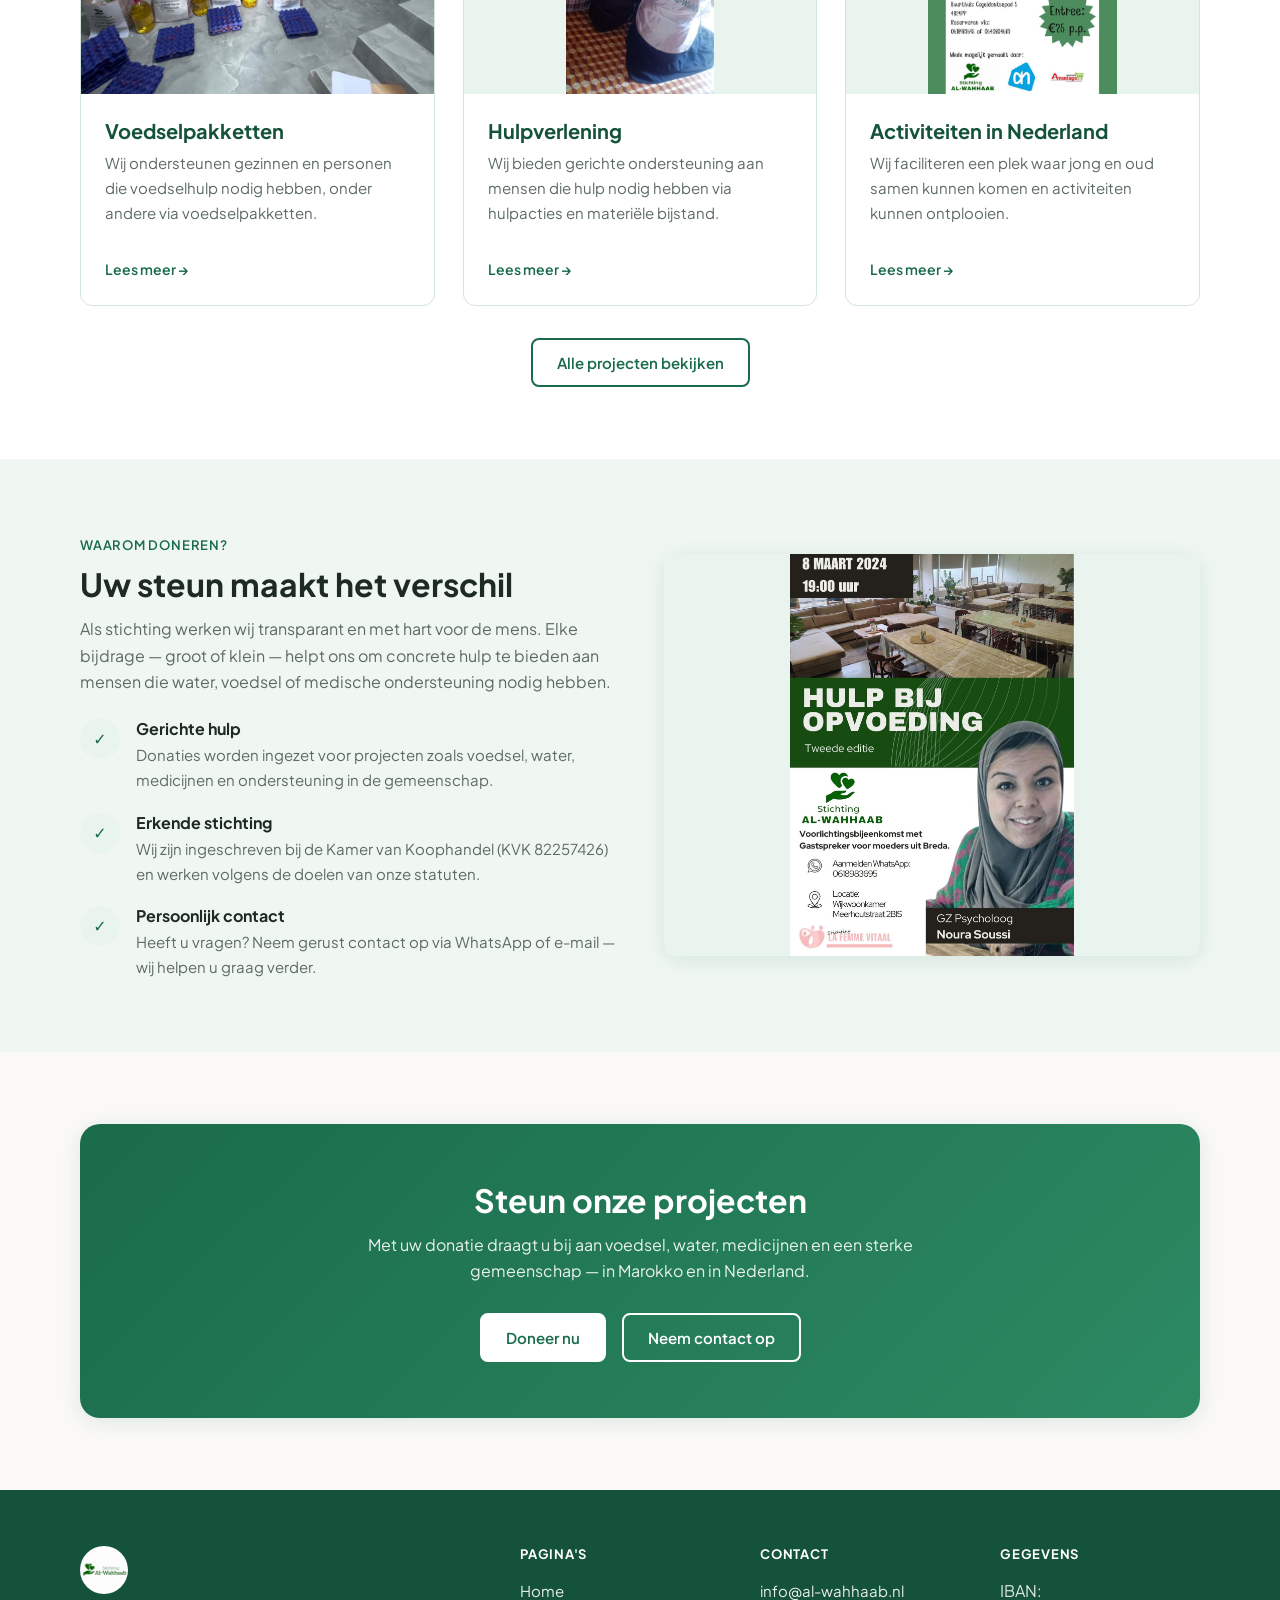
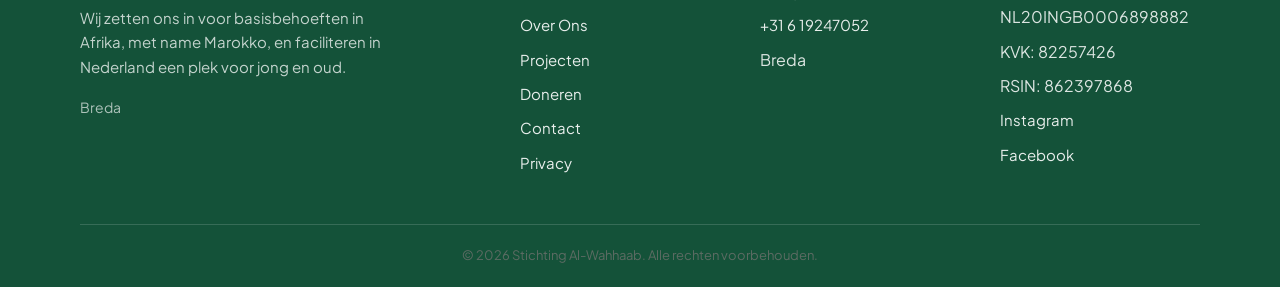
==== commit 1ef39df7: "wat foto's toegevoegd en verbeterd" ====
--- a/index.html
+++ b/index.html
@@ -46,8 +46,8 @@
             <a href="projecten.html" class="btn btn--outline-white">Bekijk onze projecten</a>
           </div>
         </div>
-        <div class="hero__image">
-          <img src="Images/Aflevering.jpeg" alt="Hulpverlening door Stichting Al-Wahhaab">
+        <div class="hero__image hero__image--contain">
+          <img src="Images/Aflevering.jpeg" alt="Hulpverlening en aflevering door Stichting Al-Wahhaab">
         </div>
       </div>
     </section>
--- a/css/style.css
+++ b/css/style.css
@@ -386,6 +386,9 @@
   box-shadow: var(--shadow-lg);
   aspect-ratio: 4 / 3;
   background-color: rgba(255, 255, 255, 0.1);
+  display: flex;
+  align-items: center;
+  justify-content: center;
 }
 
 .hero__image img,
@@ -399,6 +402,7 @@
 
 .hero__image--contain img {
   object-fit: contain;
+  object-position: center;
 }
 
 .hero--compact {
@@ -531,6 +535,7 @@
 /* Optioneel: vullend kader voor foto's (voeg --cover toe aan de container) */
 .project-card__image--cover img {
   object-fit: cover;
+  object-position: center;
 }
 
 /* Posters/flyers: volledige afbeelding zichtbaar (voeg --poster toe aan de container) */
@@ -824,6 +829,7 @@
 }
 
 .donate-paypal {
+  position: relative;
   display: flex;
   flex-direction: column;
   align-items: center;
@@ -863,6 +869,14 @@
   transform: translateY(-1px);
 }
 
+.donate-paypal__pixel {
+  position: absolute;
+  width: 1px;
+  height: 1px;
+  opacity: 0;
+  pointer-events: none;
+}
+
 .donate-paypal__cards {
   display: block;
   width: auto;
@@ -934,6 +948,47 @@
   border-radius: var(--radius-md);
   border: 1px solid var(--color-border);
   box-shadow: var(--shadow-sm);
+}
+
+.form-success,
+.alert--success {
+  background-color: #d4edda;
+  color: #155724;
+  border: 1px solid #c3e6cb;
+  border-radius: 8px;
+  padding: 1rem;
+  margin-bottom: 1.5rem;
+  box-shadow: none;
+  outline: none;
+}
+
+.form-success h2,
+.alert--success h3 {
+  color: #155724;
+  margin-top: 0;
+  margin-bottom: 0.5rem;
+}
+
+.form-success p,
+.alert--success p {
+  margin: 0;
+  color: #155724;
+}
+
+.form-error {
+  background: #fdf2f2;
+  border: 1px solid #e8b4b4;
+  border-radius: var(--radius-sm);
+  color: #8b2e2e;
+  font-size: 0.9375rem;
+  padding: 0.75rem 1rem;
+  margin-bottom: 1.25rem;
+}
+
+.contact-form .btn:disabled {
+  opacity: 0.7;
+  cursor: wait;
+  transform: none;
 }
 
 .form-group {
